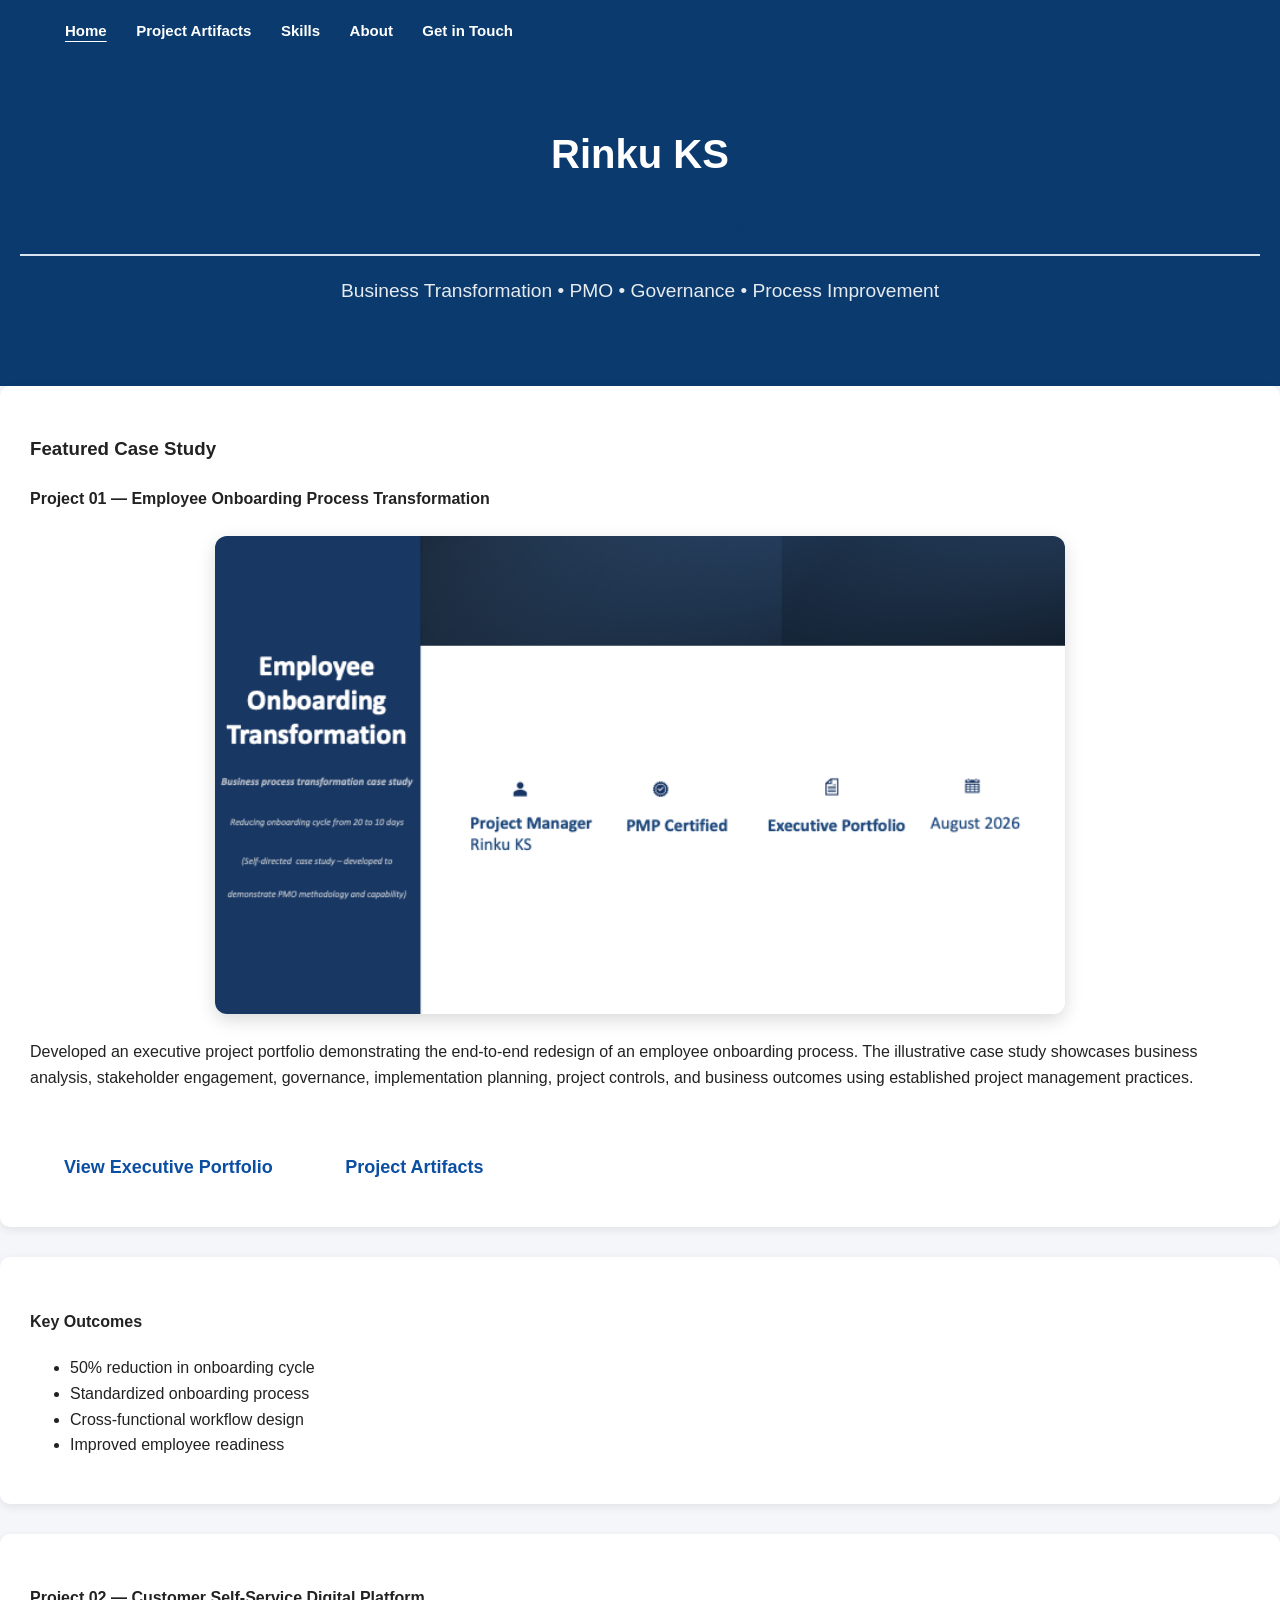
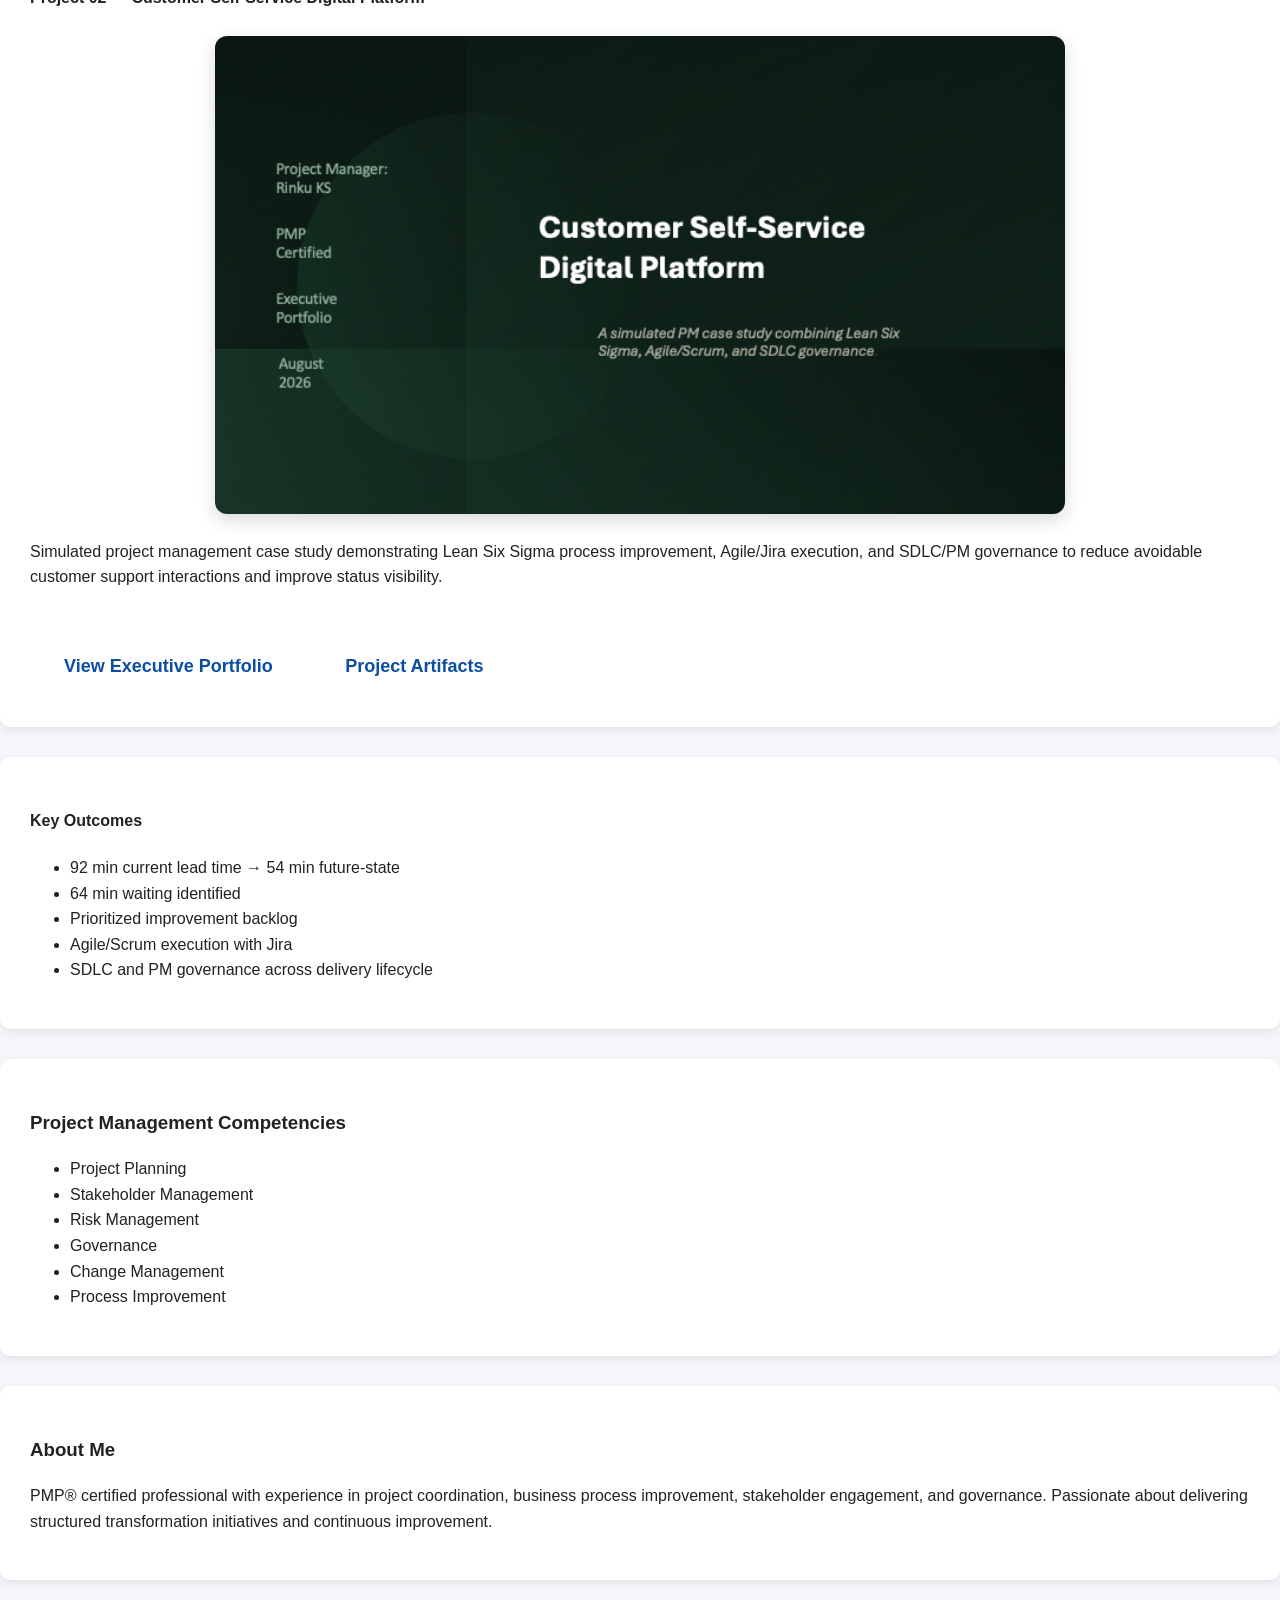
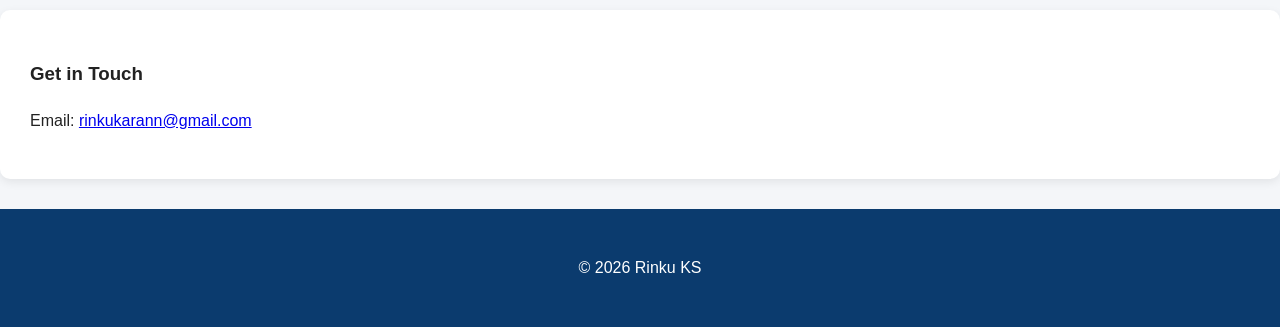
==== index.html @ 581cd7d8 "Highlight 'Home' link as active in navbar" ====
<!DOCTYPE html>
<html lang="en">
<head>
    <meta charset="UTF-8">
    <meta name="viewport" content="width=device-width, initial-scale=1.0">
    <title>Rinku KS | Executive Project Portfolio</title>

    <link rel="stylesheet" href="style.css">

    <link href="https://fonts.googleapis.com/css2?family=Inter:wght@300;400;600;700&display=swap" rel="stylesheet">
    <!-- Google tag (gtag.js) -->
<script async src="https://www.googletagmanager.com/gtag/js?id=G-6T3W9J2YVM"></script>
<script>
  window.dataLayer = window.dataLayer || [];
  function gtag(){dataLayer.push(arguments);}
  gtag('js', new Date());

  gtag('config', 'G-6T3W9J2YVM');
</script>
</head>

<body>
    <nav class="navbar">

    <div class="nav-links">
       <a href="#" class="active">Home</a>
        <a href="artifacts.html">Project Artifacts</a>
        <a href="#skills">Skills</a>
        <a href="#about">About</a>
        <a href="#contact">Get in Touch</a>
    </div>
</nav>

<header class="hero">

<h1>Rinku KS</h1>

<h2>PMP® Certified Project Manager</h2>

<p>
Business Transformation • PMO • Governance • Process Improvement
</p>

</div>
</header>

<section id="portfolio">

<h3>Featured Case Study</h3>

<h4>Project 01 — Employee Onboarding Process Transformation</h4>
    <img src="cover.png"
     alt="Employee Onboarding Transformation Portfolio"
     class="portfolio-image">

<p>

Developed an executive project portfolio demonstrating the end-to-end redesign of an employee onboarding process. The illustrative case study showcases business analysis, stakeholder engagement, governance, implementation planning, project controls, and business outcomes using established project management practices.

</p>

    <div class="project-buttons">
    <a class="button"
       href="Rinku_KS_Executive_Portfolio_P01.pdf"
       target="_blank">
        View Executive Portfolio
    </a>

    <a class="button secondary"
       href="artifacts.html">
        Project Artifacts
    </a>
</section>

<section>

<h4>Key Outcomes</h4>

<ul>

<li>50% reduction in onboarding cycle</li>

<li>Standardized onboarding process</li>

<li>Cross-functional workflow design</li>

<li>Improved employee readiness</li>

</ul>

</section>
<section id="project02">

<h4>Project 02 — Customer Self-Service Digital Platform</h3>

    <img src="cover-project02.png"
     alt="Customer Self-Service Digital Platform Portfolio"
     class="portfolio-image">
<p>
Simulated project management case study demonstrating Lean Six Sigma process improvement,
Agile/Jira execution, and SDLC/PM governance to reduce avoidable customer support
interactions and improve status visibility.
</p>

    <div class="project-buttons">
    <a class="button"
       href="Rinku_KS_Executive_Portfolio_P02.pdf"
       target="_blank">
        View Executive Portfolio
    </a>

    <a class="button secondary"
       href="artifacts.html#project02">
        Project Artifacts
    </a>
</div>
    </a>

        </a>
</section>

<section>
        
<h4>Key Outcomes</h4>

<ul>
<li>92 min current lead time → 54 min future-state</li>
<li>64 min waiting identified</li>
<li>Prioritized improvement backlog</li>
<li>Agile/Scrum execution with Jira</li>
<li>SDLC and PM governance across delivery lifecycle</li>
</ul>

<p>

</div>
</a>
</p>

</section>
<section id="skills">

<h3>Project Management Competencies</h3>

<ul>

<li>Project Planning</li>

<li>Stakeholder Management</li>

<li>Risk Management</li>

<li>Governance</li>

<li>Change Management</li>

<li>Process Improvement</li>

</ul>

</section>

<section id="about">

<h3>About Me</h3>

<p>

PMP® certified professional with experience in project coordination, business process improvement, stakeholder engagement, and governance. Passionate about delivering structured transformation initiatives and continuous improvement.

</p>

</section>
<section id="contact">

<h3>Get in Touch</h3>

<p>
Email:
<a href="mailto:your@email.com">rinkukarann@gmail.com</a>
</p>



</section>
<footer>

<p>

© 2026 Rinku KS

</p>

</footer>

</body>

</html>
---- style.css ----
body {
    font-family: Arial, Helvetica, sans-serif;
    margin: 0;
    background: #f4f6f9;
    color: #222;
    line-height: 1.6;
}

header {
    background: #0b3b6e;
    color: white;
    padding: 60px 20px;
    text-align: center;
}

header h1 {
    margin: 0;
    font-size: 2.5rem;
}

header p {
    font-size: 1.2rem;
    opacity: 0.9;
}

.container {
    width: 90%;
    max-width: 1100px;
    margin: auto;
    padding: 40px 0;
}

section {
    background: white;
    padding: 30px;
    margin-bottom: 30px;
    border-radius: 10px;
    box-shadow: 0 3px 10px rgba(0,0,0,0.08);
}

h2 {
    color: #0b3b6e;
    border-bottom: 2px solid #d9e2ef;
    padding-bottom: 10px;
}

.project-card {
    border-left: 5px solid #0b3b6e;
    padding-left: 20px;
}

.btn {
    display: inline-block;
    background: #0b3b6e;
    color: white;
    text-decoration: none;
    padding: 12px 22px;
    border-radius: 6px;
    margin-top: 15px;
}

.btn:hover {
    background: #14559c;
}

footer {
    text-align: center;
    padding: 30px;
    background: #0b3b6e;
    color: white;
}
.portfolio-image {
    width: 100%;
    max-width: 850px;
    display: block;
    margin: 25px auto;
    border-radius: 12px;
    box-shadow: 0 6px 18px rgba(0,0,0,0.15);
}
.button{
    display:inline-block;
    margin-top:30px;
    padding:14px 30px;
    background:#ffffff;
    color:#0b4ea2;
    text-decoration:none;
    font-weight:700;
    border-radius:8px;
    transition:0.3s;
}

.button:visited{
    color:#0b4ea2;
}

.button:hover{
    background:#dcecff;
}

.button:active{
    color:#0b4ea2;
}
.case-study img{
    width:100%;
    max-width:900px;
    display:block;
    margin:30px auto;
    border-radius:10px;
    box-shadow:0 10px 30px rgba(0,0,0,.18);
}

.button{
    display:inline-block;
    margin-top:30px;
    padding:16px 34px;
    background:#ffffff;
    color:#0b4ea2;
    text-decoration:none;
    font-weight:700;
    font-size:18px;
    border-radius:8px;
}

.button:hover{
    background:#dbeaff;
}

.button:visited{
    color:#0b4ea2;
}
/* Navigation Bar */

.navbar {
    background: #0b3b6e;
    color: white;
    display: flex;
    justify-content: space-between;
    align-items: center;
    padding: 18px 40px;
    position: sticky;
    top: 0;
    z-index: 1000;
}

.logo {
    font-size: 24px;
    font-weight: bold;
}

.nav-links a {
    color: white;
    text-decoration: none;
    margin-left: 25px;
    font-weight: 600;
    font-size: 15px;
    transition: 0.3s;
}

.nav-links a:hover {
    color: white;
    text-decoration: underline;
    text-underline-offset: 5px;
}

.nav-links a.active {
    text-decoration: underline;
    text-underline-offset: 5px;
}
}
/* Project Artifacts */

.artifact-card {
    background: #ffffff;
    border-left: 4px solid #0b3b6e;
    padding: 22px 26px;
    margin: 18px 0;
    border-radius: 8px;
    box-shadow: 0 3px 12px rgba(0, 0, 0, 0.08);
}

.artifact-card h4 {
    margin-top: 0;
    color: #0b3b6e;
    font-size: 20px;
}

.artifact-card p {
    margin-bottom: 12px;
    color: #555;
}

.artifact-card .button {
    margin-top: 8px;
    font-size: 14px;
    padding: 10px 20px;
}
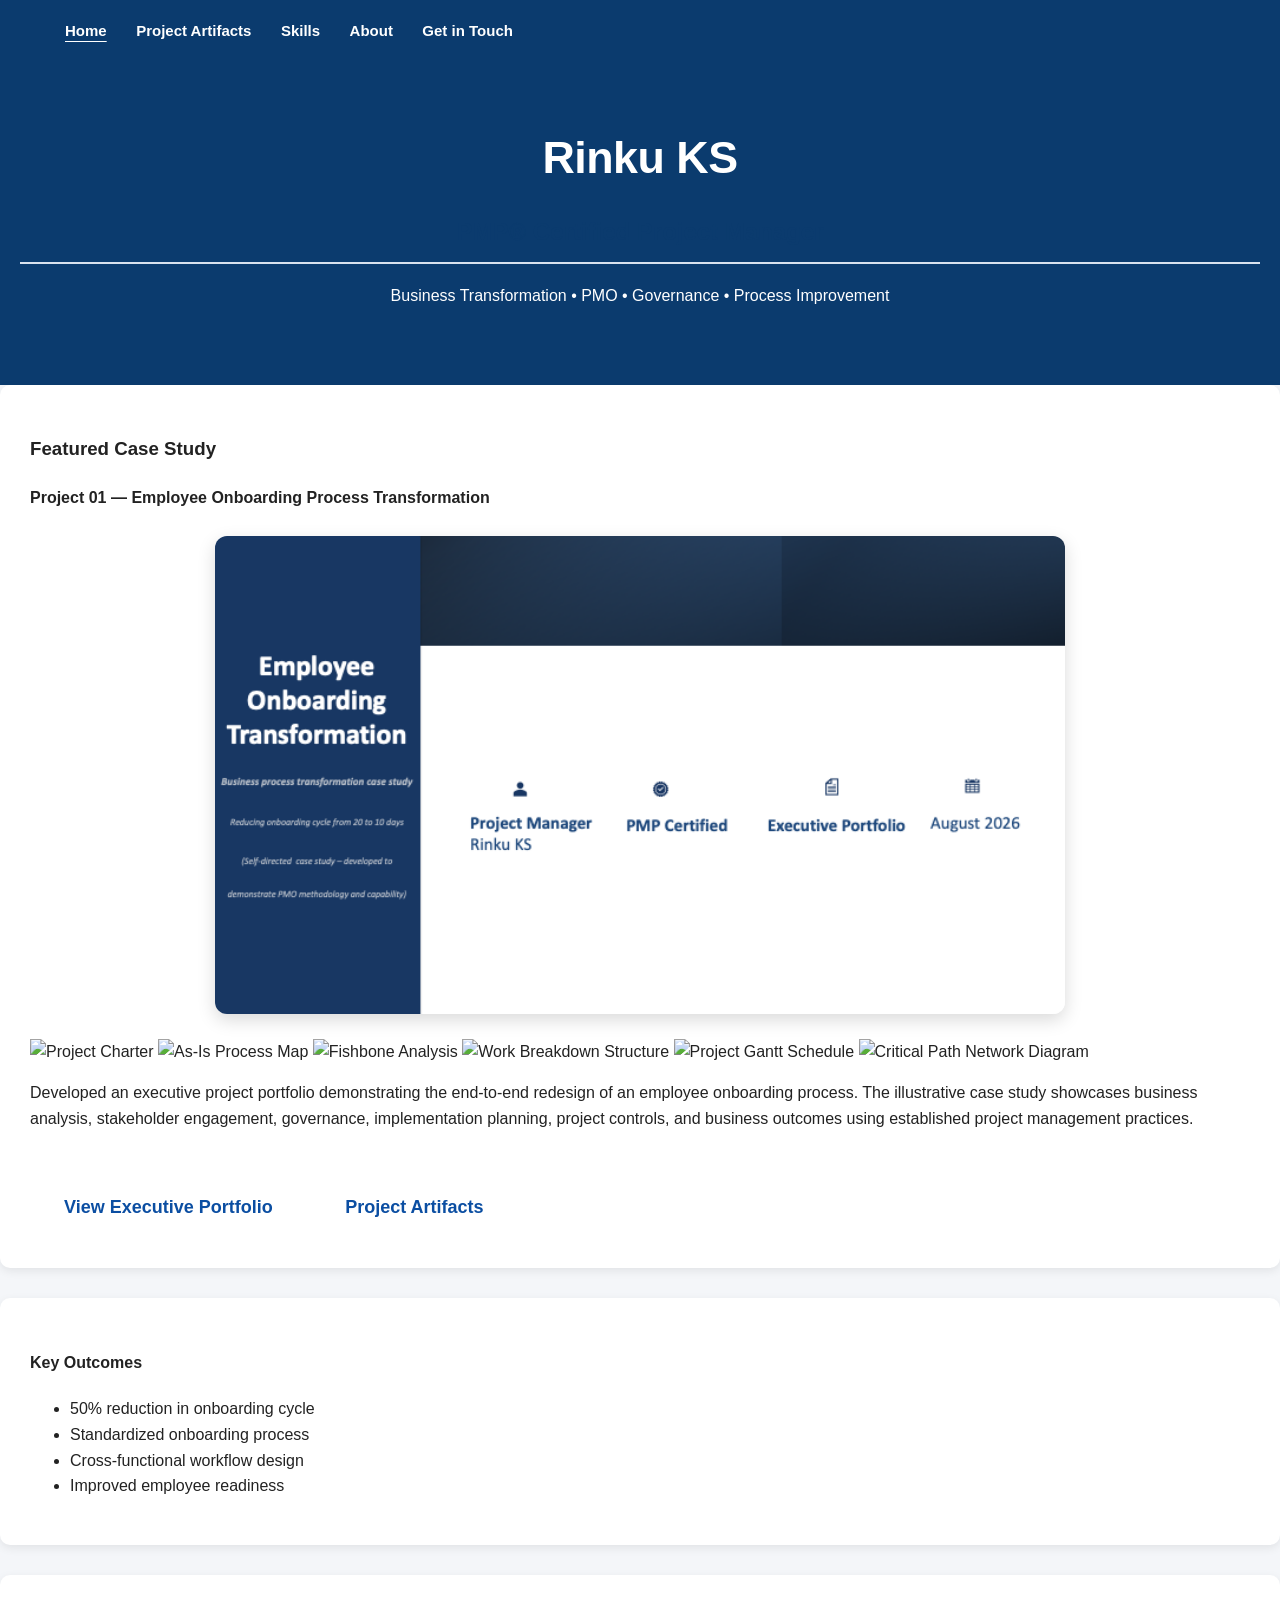
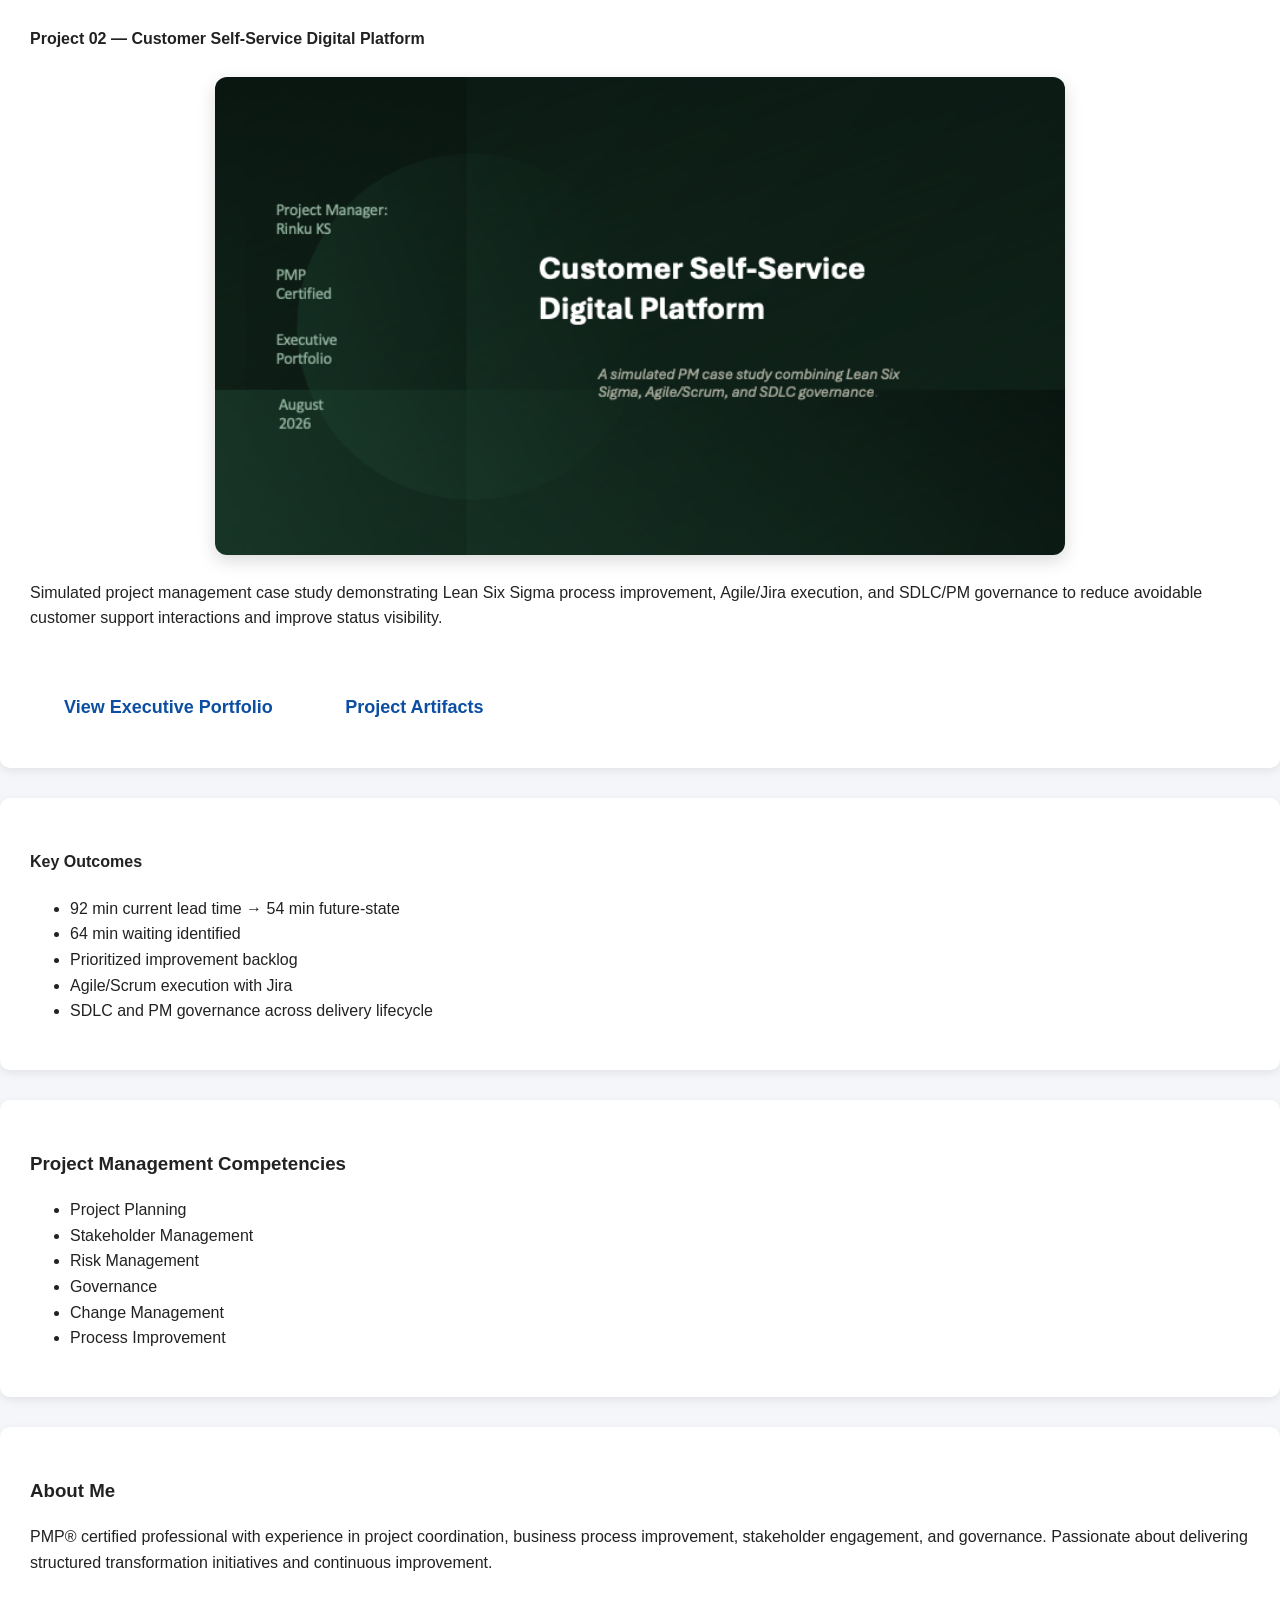
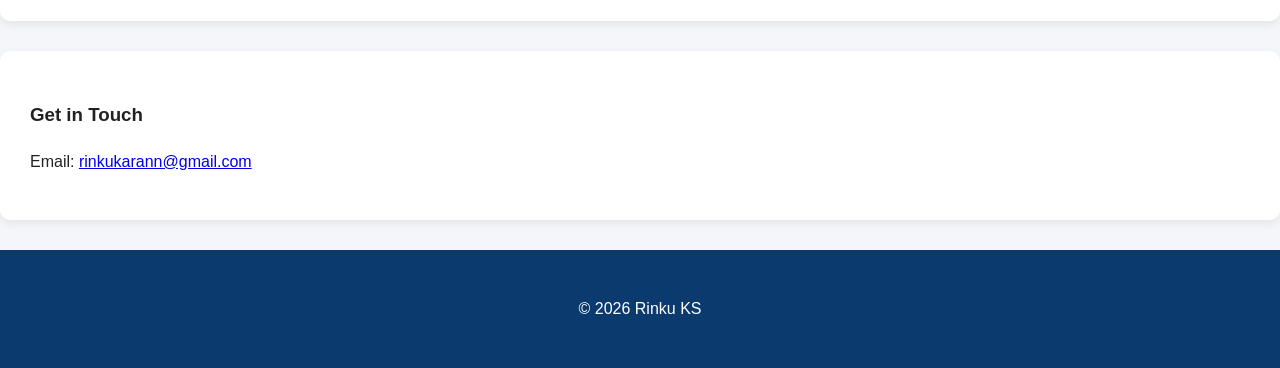
==== commit 5226f7af: "Enhance case study section with project visuals Added project visuals and artifact thumbnails for th" ====
--- a/index.html
+++ b/index.html
@@ -23,7 +23,7 @@
     <nav class="navbar">
 
     <div class="nav-links">
-       <a href="#" class="active">Home</a>
+      <a href="#">Home</a>
         <a href="artifacts.html">Project Artifacts</a>
         <a href="#skills">Skills</a>
         <a href="#about">About</a>
@@ -49,9 +49,38 @@
 <h3>Featured Case Study</h3>
 
 <h4>Project 01 — Employee Onboarding Process Transformation</h4>
-    <img src="cover.png"
-     alt="Employee Onboarding Transformation Portfolio"
-     class="portfolio-image">
+
+<div class="project-visuals">
+
+    <div class="project-cover">
+        <img src="cover.png"
+             alt="Employee Onboarding Transformation Portfolio"
+             class="portfolio-image">
+    </div>
+
+    <div class="artifact-thumbnails">
+
+        <img src="artifacts/p01_project_charter_thumb.png"
+             alt="Project Charter">
+
+        <img src="artifacts/p01_process_map_thumb.png"
+             alt="As-Is Process Map">
+
+        <img src="artifacts/p01_fishbone_thumb.png"
+             alt="Fishbone Analysis">
+
+        <img src="artifacts/p01_wbs_thumb.png"
+             alt="Work Breakdown Structure">
+
+        <img src="artifacts/p01_gantt_thumb.png"
+             alt="Project Gantt Schedule">
+
+        <img src="artifacts/p01_cpm_thumb.png"
+             alt="Critical Path Network Diagram">
+
+    </div>
+
+</div>
 
 <p>
 
@@ -192,7 +221,41 @@
 </p>
 
 </footer>
-
+<script>
+const navLinks = document.querySelectorAll('.nav-links a');
+
+const sections = [
+    { id: 'skills', link: document.querySelector('.nav-links a[href="#skills"]') },
+    { id: 'about', link: document.querySelector('.nav-links a[href="#about"]') },
+    { id: 'contact', link: document.querySelector('.nav-links a[href="#contact"]') }
+];
+
+function updateActiveNav() {
+    let current = '';
+
+    sections.forEach(section => {
+        const element = document.getElementById(section.id);
+
+        if (element && window.scrollY >= element.offsetTop - 150) {
+            current = section.id;
+        }
+    });
+
+    navLinks.forEach(link => link.classList.remove('active'));
+
+    if (current) {
+        const activeSection = sections.find(section => section.id === current);
+        if (activeSection) {
+            activeSection.link.classList.add('active');
+        }
+    } else {
+        document.querySelector('.nav-links a[href="#"]').classList.add('active');
+    }
+}
+
+window.addEventListener('scroll', updateActiveNav);
+updateActiveNav();
+</script>
 </body>
 
 </html>
--- a/style.css
+++ b/style.css
@@ -15,7 +15,11 @@
 
 header h1 {
     margin: 0;
-    font-size: 2.5rem;
+    font-family: 'Inter', Arial, Helvetica, sans-serif;
+    font-size: 2.8rem;
+    font-weight: 700;
+    letter-spacing: -0.5px;
+}
 }
 
 header p {
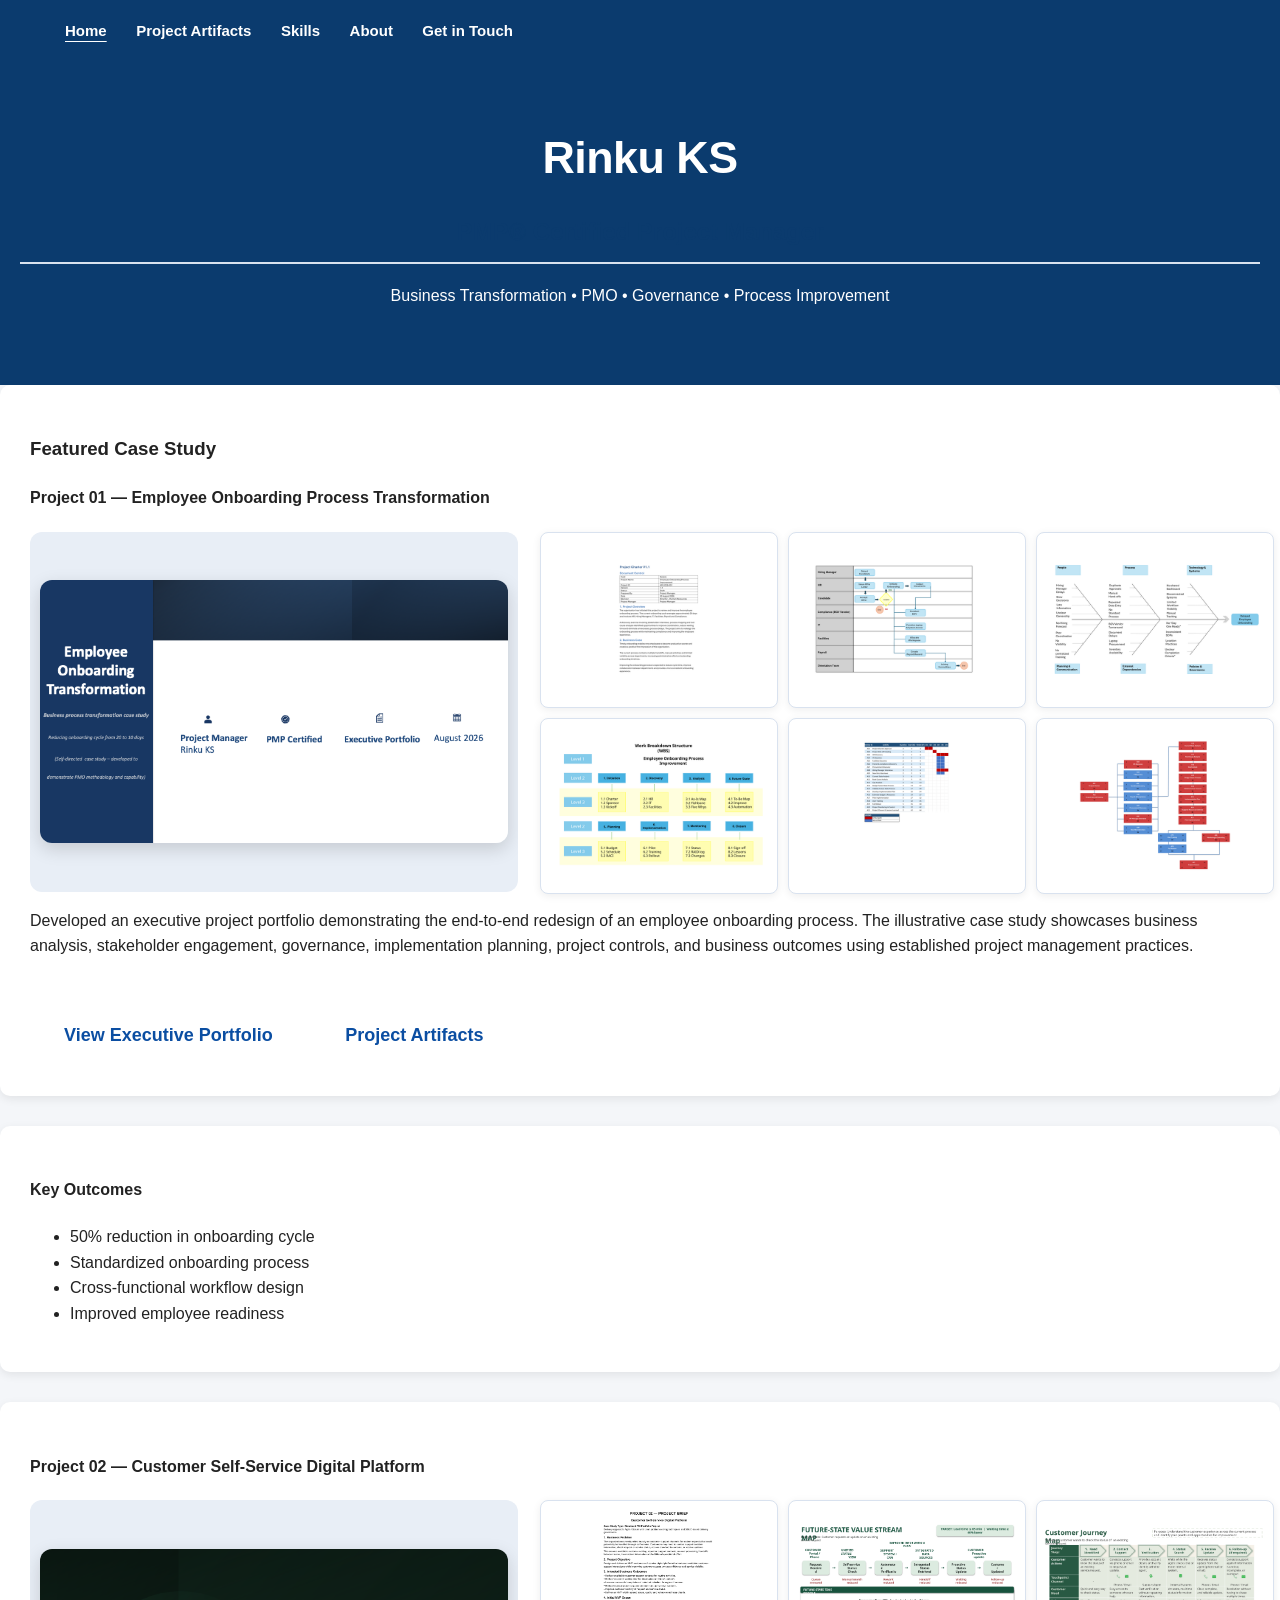
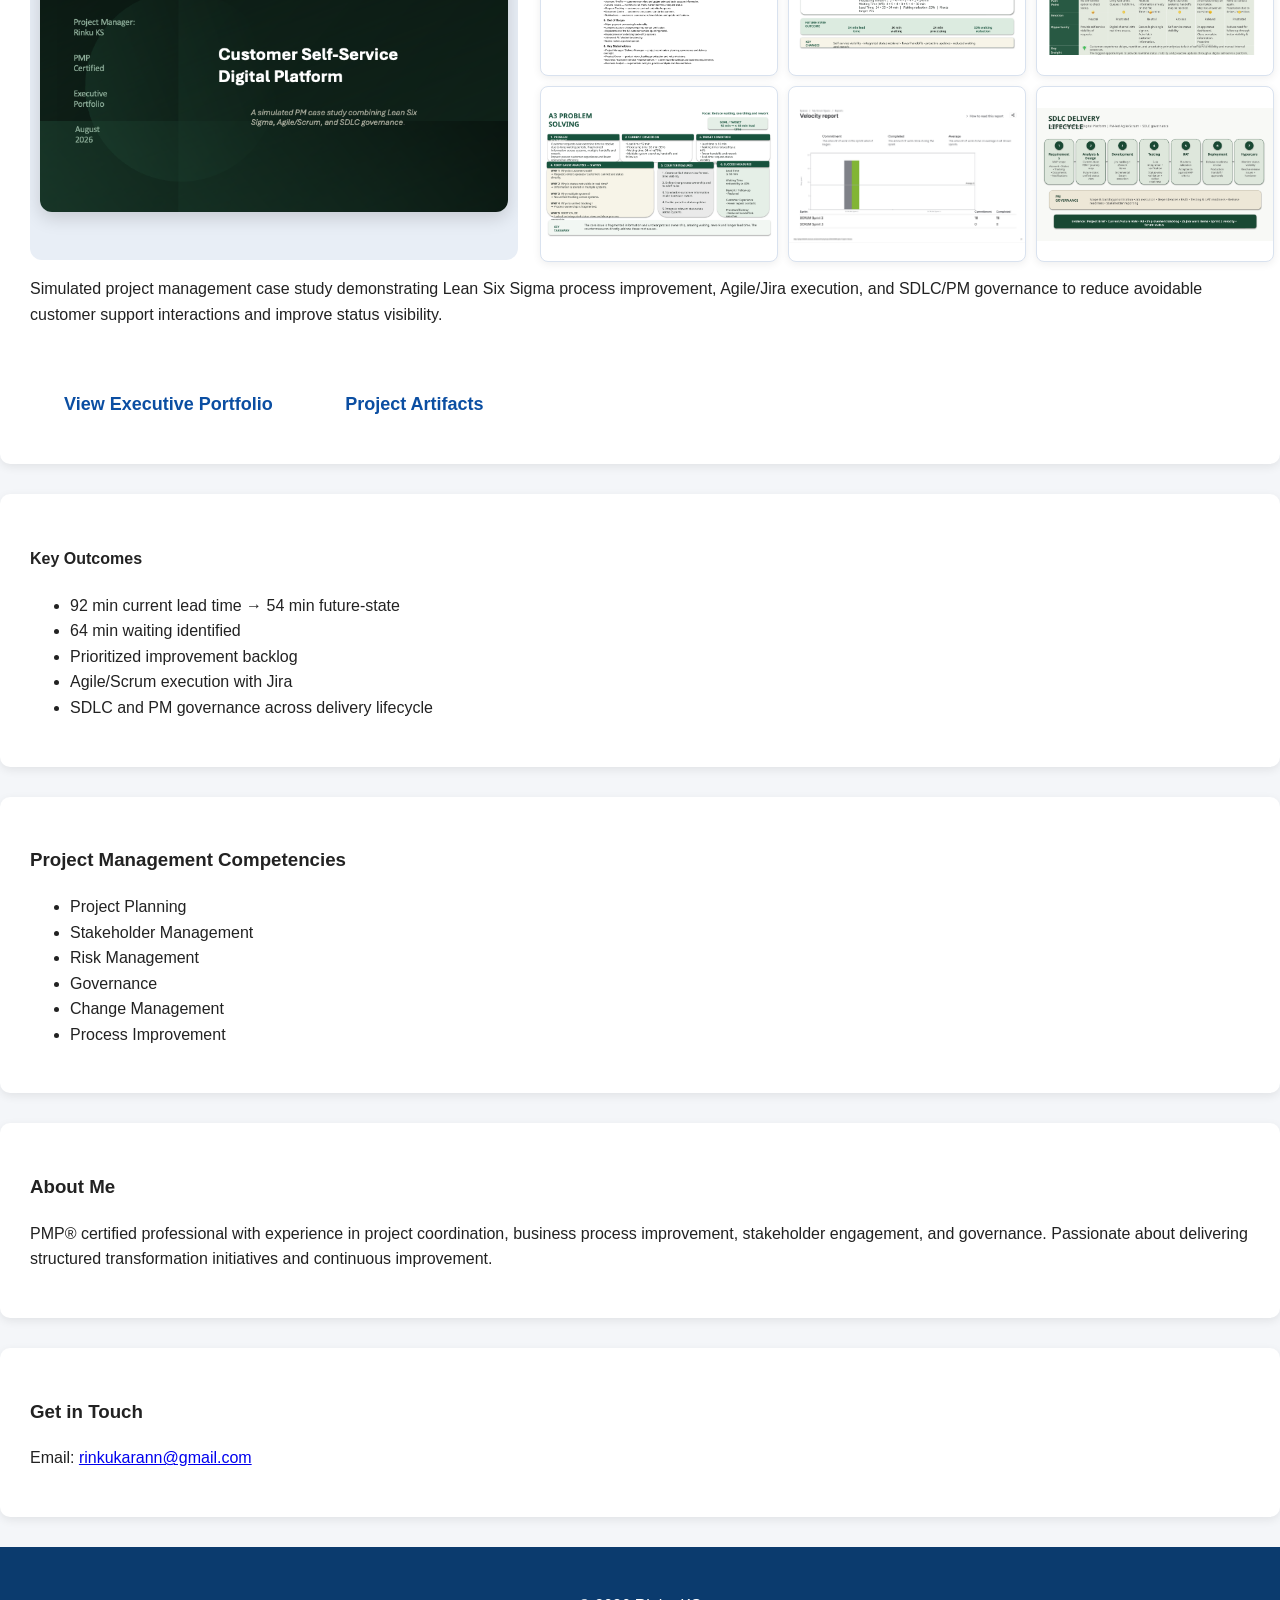
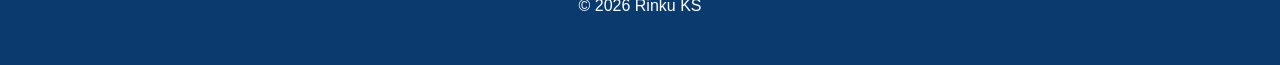
==== commit b1e57744: "Update index.html" ====
--- a/index.html
+++ b/index.html
@@ -120,11 +120,38 @@
 </section>
 <section id="project02">
 
-<h4>Project 02 — Customer Self-Service Digital Platform</h3>
-
-    <img src="cover-project02.png"
-     alt="Customer Self-Service Digital Platform Portfolio"
-     class="portfolio-image">
+<h4>Project 02 — Customer Self-Service Digital Platform</h4>
+
+<div class="project-visuals">
+
+    <div class="project-cover">
+        <img src="cover-project02.png"
+             alt="Customer Self-Service Digital Platform Portfolio"
+             class="portfolio-image">
+    </div>
+
+    <div class="artifact-thumbnails">
+
+        <img src="artifacts/p02_project_brief_thumb.png"
+             alt="Project Brief">
+
+        <img src="artifacts/p02_vsm_thumb.png"
+             alt="Future-State Value Stream Map">
+
+        <img src="artifacts/p02_journey_map_thumb.png"
+             alt="Customer Journey Map">
+
+        <img src="artifacts/p02_a3_thumb.png"
+             alt="A3 Problem Solving">
+
+        <img src="artifacts/p02_velocity_thumb.png"
+             alt="Jira Scrum Velocity Report">
+
+        <img src="artifacts/p02_sdlc_thumb.png"
+             alt="SDLC Delivery Lifecycle">
+    </div>
+
+</div>
 <p>
 Simulated project management case study demonstrating Lean Six Sigma process improvement,
 Agile/Jira execution, and SDLC/PM governance to reduce avoidable customer support
--- a/style.css
+++ b/style.css
@@ -198,3 +198,93 @@
     font-size: 14px;
     padding: 10px 20px;
 }
+/* =========================================
+   Featured Project Visual Layout
+   ========================================= */
+
+.project-visuals {
+    display: grid;
+    grid-template-columns: 40% 60%;
+    gap: 22px;
+
+    /* One fixed visual height for both sides */
+    height: 360px;
+
+    align-items: stretch;
+}
+
+/* -----------------------------------------
+   Project Cover
+   ----------------------------------------- */
+
+.project-cover {
+    width: 100%;
+    height: 360px;
+
+    display: flex;
+    align-items: center;
+    justify-content: center;
+
+    padding: 10px;
+    box-sizing: border-box;
+
+    background: #e8eef6;
+    border-radius: 12px;
+
+    overflow: hidden;
+}
+}
+
+.project-cover .portfolio-image {
+    width: 100%;
+    height: 360px;
+
+    max-width: none;
+    margin: 0;
+
+    display: block;
+    object-fit: contain;
+
+    border-radius: 12px;
+    box-shadow: 0 6px 18px rgba(0,0,0,0.15);
+}
+
+/* -----------------------------------------
+   Artifact Thumbnail Grid
+   3 columns × 2 rows
+   ----------------------------------------- */
+
+.artifact-thumbnails {
+    width: 100%;
+    height: 360px;
+
+    display: grid;
+    grid-template-columns: repeat(3, 1fr);
+    grid-template-rows: repeat(2, 1fr);
+
+    gap: 12px;
+
+    min-width: 0;
+}
+
+/* Individual thumbnail */
+
+.artifact-thumbnails img {
+    width: 100%;
+    height: 100%;
+
+    min-width: 0;
+    min-height: 0;
+
+    display: block;
+
+    object-fit: contain;
+
+    background: #ffffff;
+
+    border: 1px solid #d9e2ef;
+    border-radius: 8px;
+
+    box-shadow: 0 2px 8px rgba(0,0,0,0.07);
+}
+}
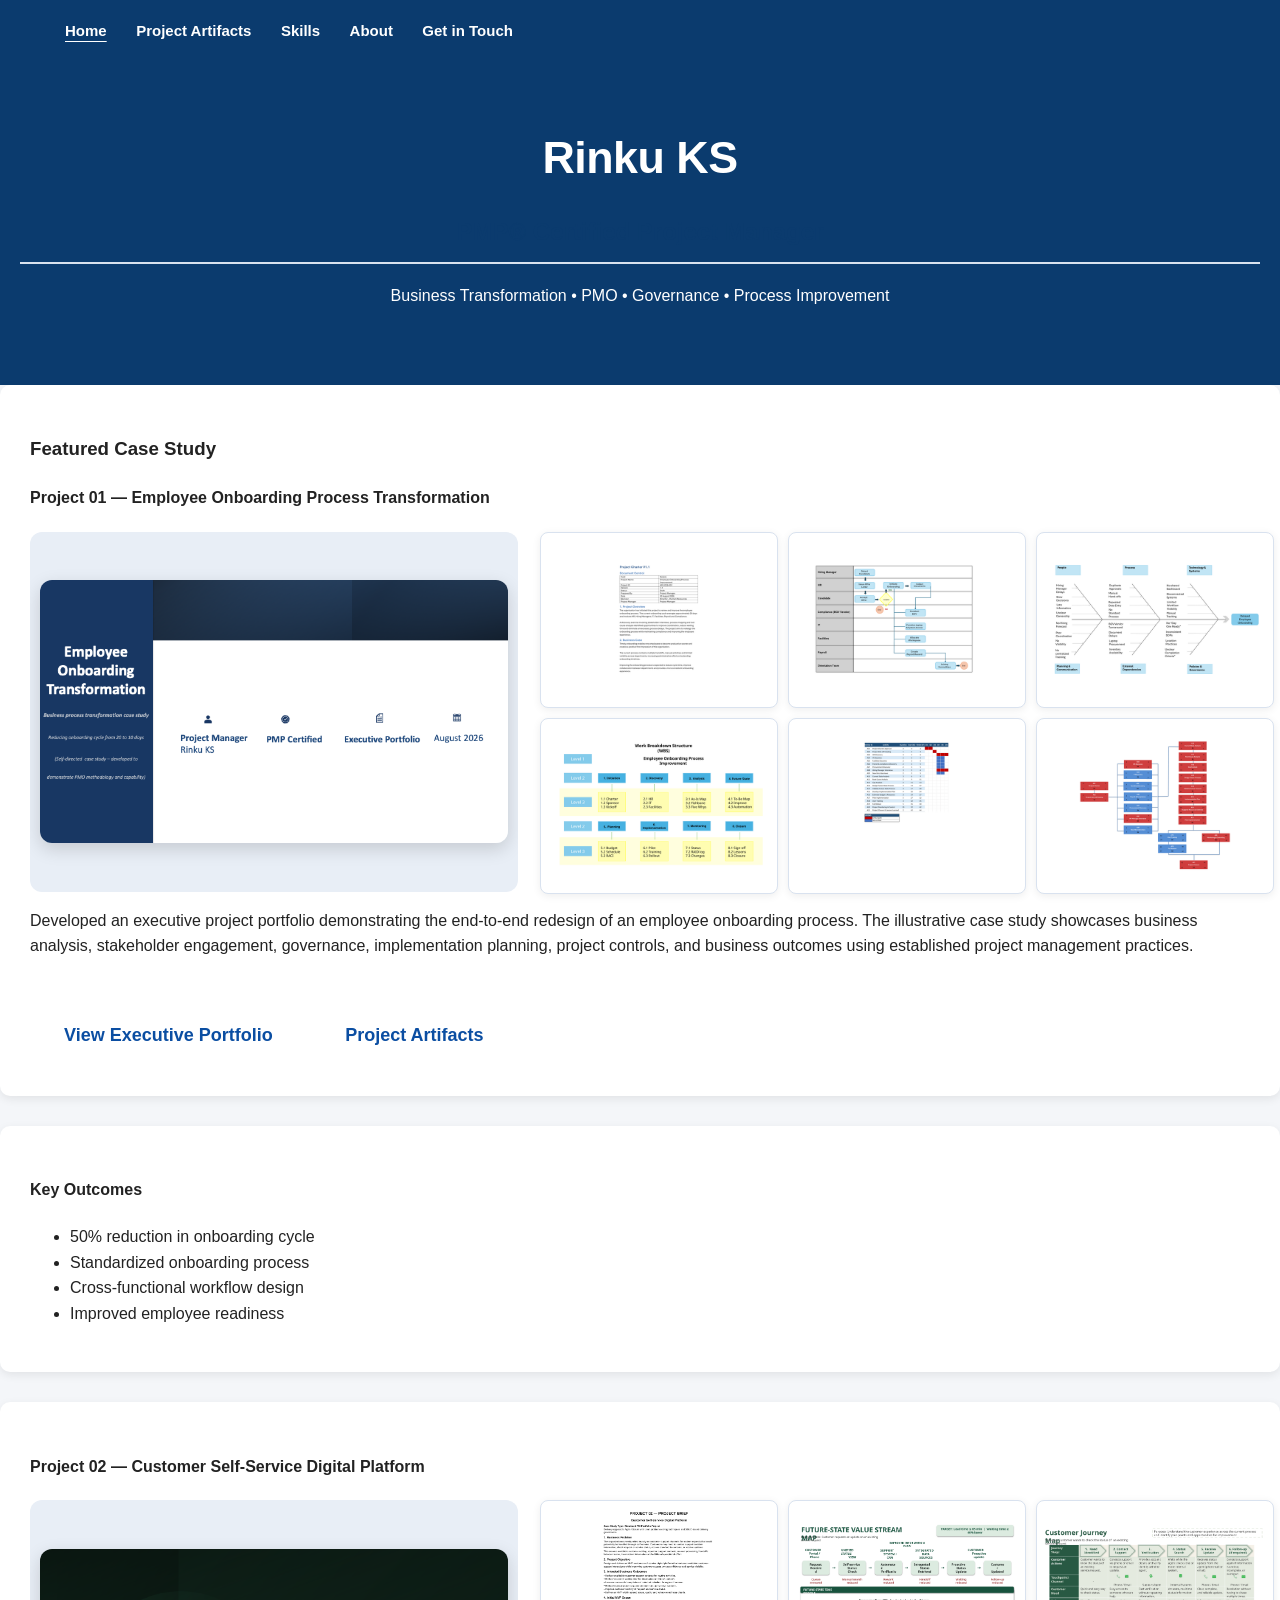
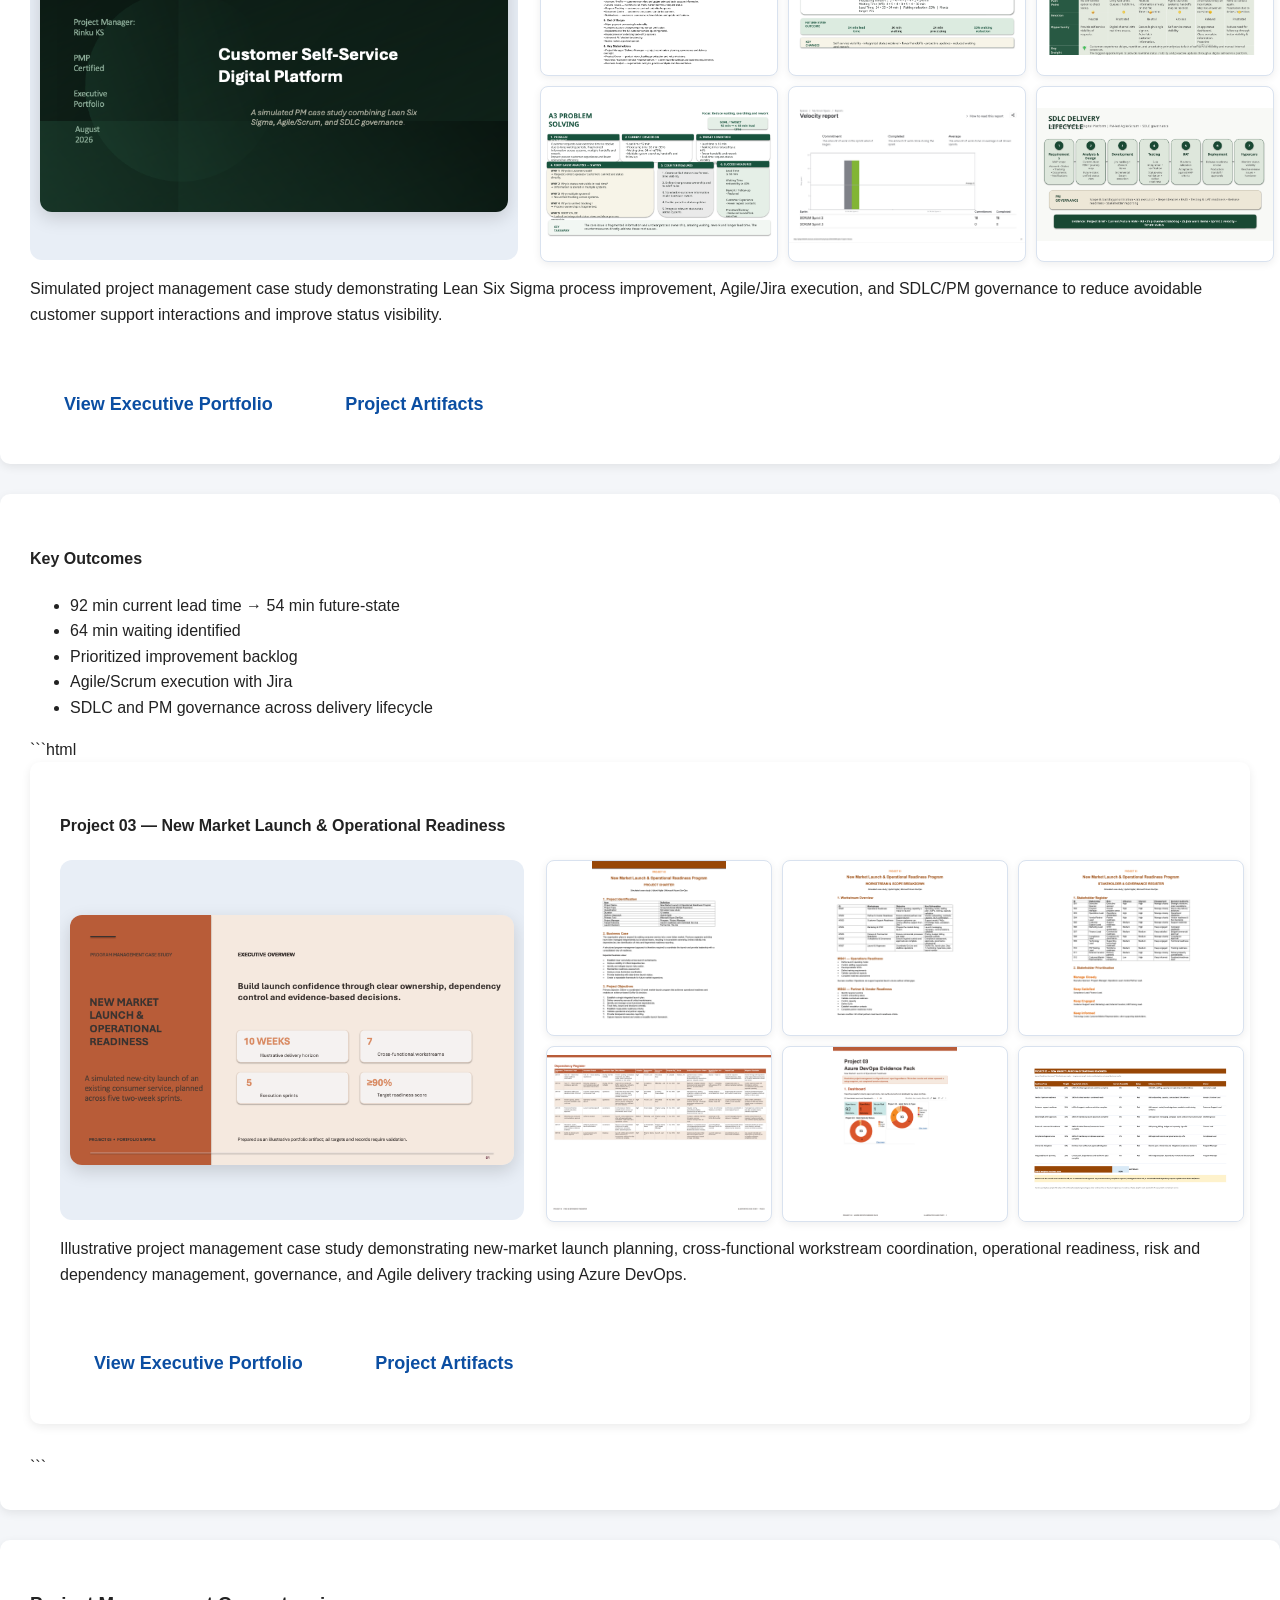
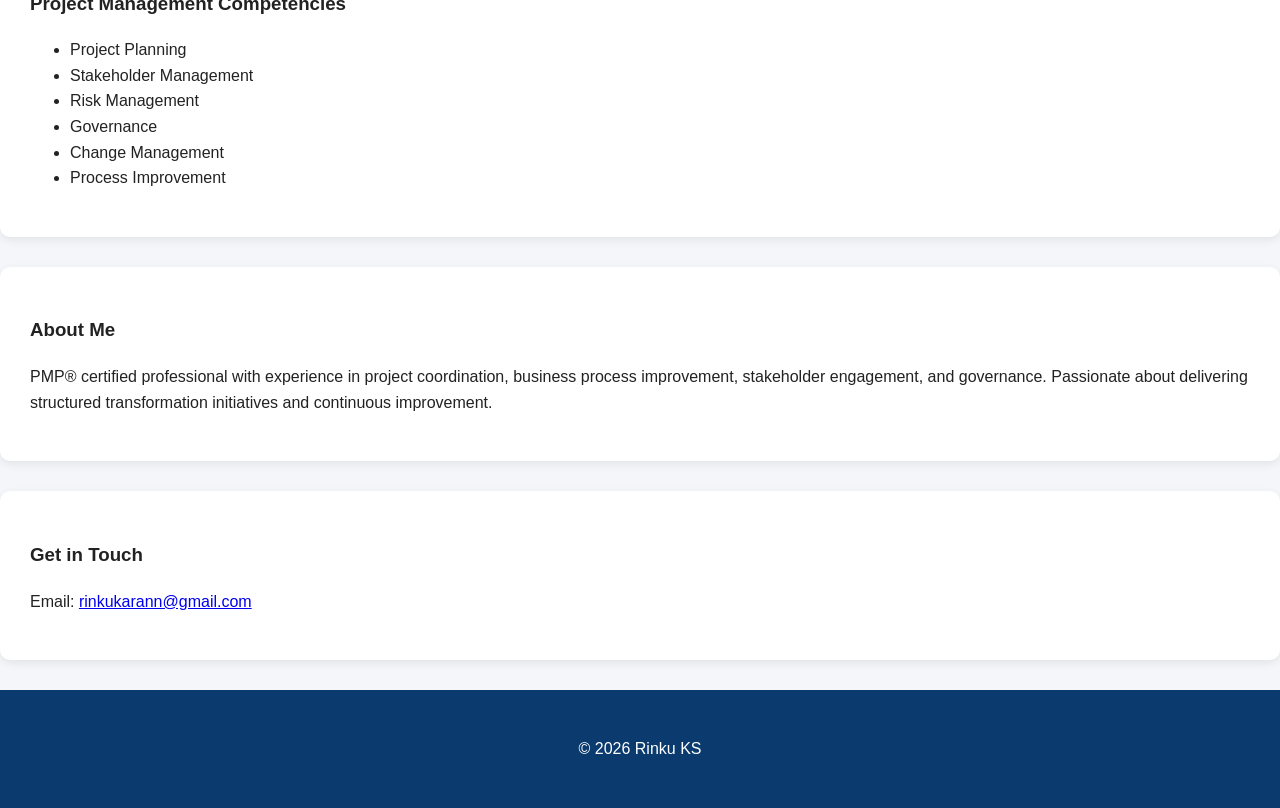
==== commit 81a26665: "Add Project 03 section to index.html Added Project 03 section with visuals and descriptions." ====
--- a/index.html
+++ b/index.html
@@ -192,7 +192,66 @@
 </div>
 </a>
 </p>
-
+```html
+<section id="project03">
+
+<h4>Project 03 — New Market Launch &amp; Operational Readiness</h4>
+
+<div class="project-visuals">
+
+    <div class="project-cover">
+        <img src="artifacts/project03/thumbnails/Project_03_Executive_Summary_thumbnail.png"
+             alt="New Market Launch Executive Summary"
+             class="portfolio-image">
+    </div>
+
+    <div class="artifact-thumbnails">
+
+        <img src="artifacts/project03/thumbnails/Project_03_Project_Charter_thumbnail.png"
+             alt="Project Charter">
+
+        <img src="artifacts/project03/thumbnails/Project_03_Workstream_Scope_Breakdown_thumbnail.png"
+             alt="Workstream Scope Breakdown">
+
+        <img src="artifacts/project03/thumbnails/Project_03_Stakeholder_Governance_Register_thumbnail.png"
+             alt="Stakeholder and Governance Register">
+
+        <img src="artifacts/project03/thumbnails/Project_03_RAID_and_Dependency_Portfolio_thumbnail.png"
+             alt="RAID and Dependency Register">
+
+        <img src="artifacts/project03/thumbnails/Project_03_Azure_DevOps_EvidencePack_Portfolio_thumbnail.png"
+             alt="Azure DevOps Evidence Pack">
+
+        <img src="artifacts/project03/thumbnails/Project_03_Launch_Readiness_Scorecard_thumbnail.png"
+             alt="Launch Readiness Scorecard">
+
+    </div>
+
+</div>
+
+<p>
+Illustrative project management case study demonstrating new-market launch planning,
+cross-functional workstream coordination, operational readiness, risk and dependency
+management, governance, and Agile delivery tracking using Azure DevOps.
+</p>
+
+<div class="project-buttons">
+
+    <a class="button"
+       href="artifacts/project03/Project_03_Executive_Summary_Sample.pdf"
+       target="_blank">
+        View Executive Portfolio
+    </a>
+
+    <a class="button secondary"
+       href="artifacts.html#project03">
+        Project Artifacts
+    </a>
+
+</div>
+
+</section>
+```
 </section>
 <section id="skills">
 
--- a/style.css
+++ b/style.css
@@ -288,3 +288,295 @@
     box-shadow: 0 2px 8px rgba(0,0,0,0.07);
 }
 }
+/* Project 01 — Horizontal Phase Layout */
+
+.project01-phases {
+    display: grid;
+    grid-template-columns: repeat(5, minmax(0, 1fr));
+    gap: 18px;
+    align-items: start;
+}
+
+.project01-phases .artifact-phase {
+    min-width: 0;
+}
+
+.project01-phases .artifact-phase h2 {
+    font-size: 18px;
+    margin-bottom: 16px;
+}
+
+.project01-phases .artifact-card {
+    margin-bottom: 16px;
+}
+
+.artifacts-container > .artifact-phase h2 {
+    font-size: 18px;
+    margin-bottom: 10px;
+}
+/* Project 02 - Match Project 01 Typography */
+
+.project02-phases .artifact-phase h2 {
+    font-size: 18px;
+    margin-bottom: 16px;
+}
+
+.project02-phases .artifact-card {
+    margin-bottom: 16px;
+}
+/* =========================================================
+   EXECUTIVE HORIZONTAL PROJECT LAYOUT
+   ========================================================= */
+
+.project01-phases,
+.project02-phases {
+  display: grid;
+  grid-template-columns: repeat(5, minmax(0, 1fr));
+  gap: 18px;
+  width: 100%;
+  margin-top: 24px;
+  align-items: start;
+}
+
+/* Each phase becomes one clean column */
+.project01-phases .artifact-phase,
+.project02-phases .artifact-phase {
+  min-width: 0;
+  margin: 0;
+  padding: 18px;
+  background: #f8fafc;
+  border: 1px solid #e2e8f0;
+  border-radius: 8px;
+}
+
+/* Phase heading */
+.project01-phases .artifact-phase h2,
+.project02-phases .artifact-phase h2 {
+  font-size: 18px;
+  line-height: 1.35;
+  margin: 0 0 16px 0;
+  color: #1e3a8a;
+  font-weight: 700;
+}
+
+/* Artifact cards inside each phase */
+.project01-phases .artifact-card,
+.project02-phases .artifact-card {
+  margin: 0 0 14px 0;
+  padding: 0 0 14px 0;
+  border-bottom: 1px solid #e2e8f0;
+  background: transparent;
+}
+
+/* Remove border from final artifact in each phase */
+.project01-phases .artifact-card:last-child,
+.project02-phases .artifact-card:last-child {
+  margin-bottom: 0;
+  padding-bottom: 0;
+  border-bottom: none;
+}
+
+/* Artifact title */
+.project01-phases .artifact-card h3,
+.project02-phases .artifact-card h3 {
+  font-size: 15px;
+  line-height: 1.4;
+  margin: 0 0 6px 0;
+  color: #1f2937;
+  font-weight: 600;
+}
+
+/* Artifact description */
+.project01-phases .artifact-card p,
+.project02-phases .artifact-card p {
+  font-size: 13px;
+  line-height: 1.5;
+  margin: 0 0 8px 0;
+  color: #64748b;
+}
+
+/* Artifact link */
+.project01-phases .artifact-card a,
+.project02-phases .artifact-card a {
+  font-size: 13px;
+  font-weight: 600;
+  color: #2563eb;
+  text-decoration: none;
+}
+
+.project01-phases .artifact-card a:hover,
+.project02-phases .artifact-card a:hover {
+  text-decoration: underline;
+}
+
+/* Project title and description */
+.project01-header,
+.project02-header {
+  margin-bottom: 24px;
+}
+
+.project01-header h2,
+.project02-header h2 {
+  font-size: 26px;
+  line-height: 1.3;
+  margin: 0 0 10px 0;
+  color: #1e293b;
+}
+
+.project01-header p,
+.project02-header p {
+  font-size: 15px;
+  line-height: 1.6;
+  margin: 0;
+  color: #64748b;
+}
+
+/* Keep the five phases on one row on desktop */
+@media (min-width: 900px) {
+  .project01-phases,
+  .project02-phases {
+    grid-template-columns: repeat(5, minmax(0, 1fr));
+  }
+}
+
+/* Tablet */
+@media (max-width: 899px) {
+  .project01-phases,
+  .project02-phases {
+    grid-template-columns: repeat(2, minmax(0, 1fr));
+  }
+}
+
+/* Mobile */
+@media (max-width: 600px) {
+  .project01-phases,
+  .project02-phases {
+    grid-template-columns: 1fr;
+  }
+}
+/* Project 02 header must span the full width */
+.project02-phases > .artifact-phase:first-child {
+  grid-column: 1 / -1;
+  background: transparent;
+  border: none;
+  padding: 0;
+}
+.project02-phases .artifact-phase {
+    min-width: 0;
+    width: 100%;
+}
+
+.project02-phases .artifact-phase h2 {
+    font-size: 16px;
+    line-height: 1.3;
+    margin: 0 0 16px 0;
+    color: #1e293b;
+}
+
+.project02-phases .artifact-card {
+    width: 100%;
+    box-sizing: border-box;
+}
+/* ================================
+   PROJECT 02 — FINAL LAYOUT FIX
+   ================================ */
+
+.project02-header h2 {
+    font-size: 26px !important;
+    line-height: 1.3 !important;
+    margin: 0 0 10px 0 !important;
+    color: #1e293b !important;
+}
+
+.project02-header p {
+    font-size: 15px !important;
+    line-height: 1.6 !important;
+    margin: 0 !important;
+    color: #64748b !important;
+}
+
+/* Five phases in one horizontal row */
+.project02-phases {
+    display: grid !important;
+    grid-template-columns: repeat(5, minmax(0, 1fr)) !important;
+    gap: 16px !important;
+    align-items: start !important;
+    width: 100% !important;
+}
+
+/* Every phase occupies exactly ONE column */
+.project02-phases .artifact-phase {
+    display: block !important;
+    width: 100% !important;
+    min-width: 0 !important;
+    margin: 0 !important;
+    grid-column: auto !important;
+    grid-row: auto !important;
+}
+
+/* Phase headings */
+.project02-phases .artifact-phase h2 {
+    font-size: 16px !important;
+    line-height: 1.3 !important;
+    margin: 0 0 16px 0 !important;
+    color: #1e293b !important;
+}
+
+/* Artifact cards inside each phase */
+.project02-phases .artifact-card {
+    width: 100% !important;
+    min-width: 0 !important;
+    box-sizing: border-box !important;
+    margin-bottom: 16px !important;
+}
+
+/* Artifact titles */
+.project02-phases .artifact-card h3 {
+    font-size: 15px !important;
+    line-height: 1.35 !important;
+    margin: 0 0 8px 0 !important;
+}
+
+/* Artifact descriptions */
+.project02-phases .artifact-card p {
+    font-size: 13px !important;
+    line-height: 1.5 !important;
+}
+
+/* Links */
+.project02-phases .artifact-card a {
+    font-size: 13px !important;
+}
+/* ===== FIX PROJECT 02 PAGE WIDTH ===== */
+
+.project02-header,
+.project02-phases {
+    width: 100%;
+    max-width: 100%;
+    box-sizing: border-box;
+}
+
+.project02-phases {
+    overflow: visible;
+}
+
+.project02-phases .artifact-phase,
+.project02-phases .artifact-card {
+    min-width: 0;
+    max-width: 100%;
+    box-sizing: border-box;
+}
+
+.project02-phases .artifact-card h3,
+.project02-phases .artifact-card p,
+.project02-phases .artifact-card a {
+    overflow-wrap: anywhere;
+    word-break: normal;
+}
+
+/* Prevent the entire webpage from creating a horizontal overflow */
+html,
+body {
+    max-width: 100%;
+    overflow-x: hidden;
+}
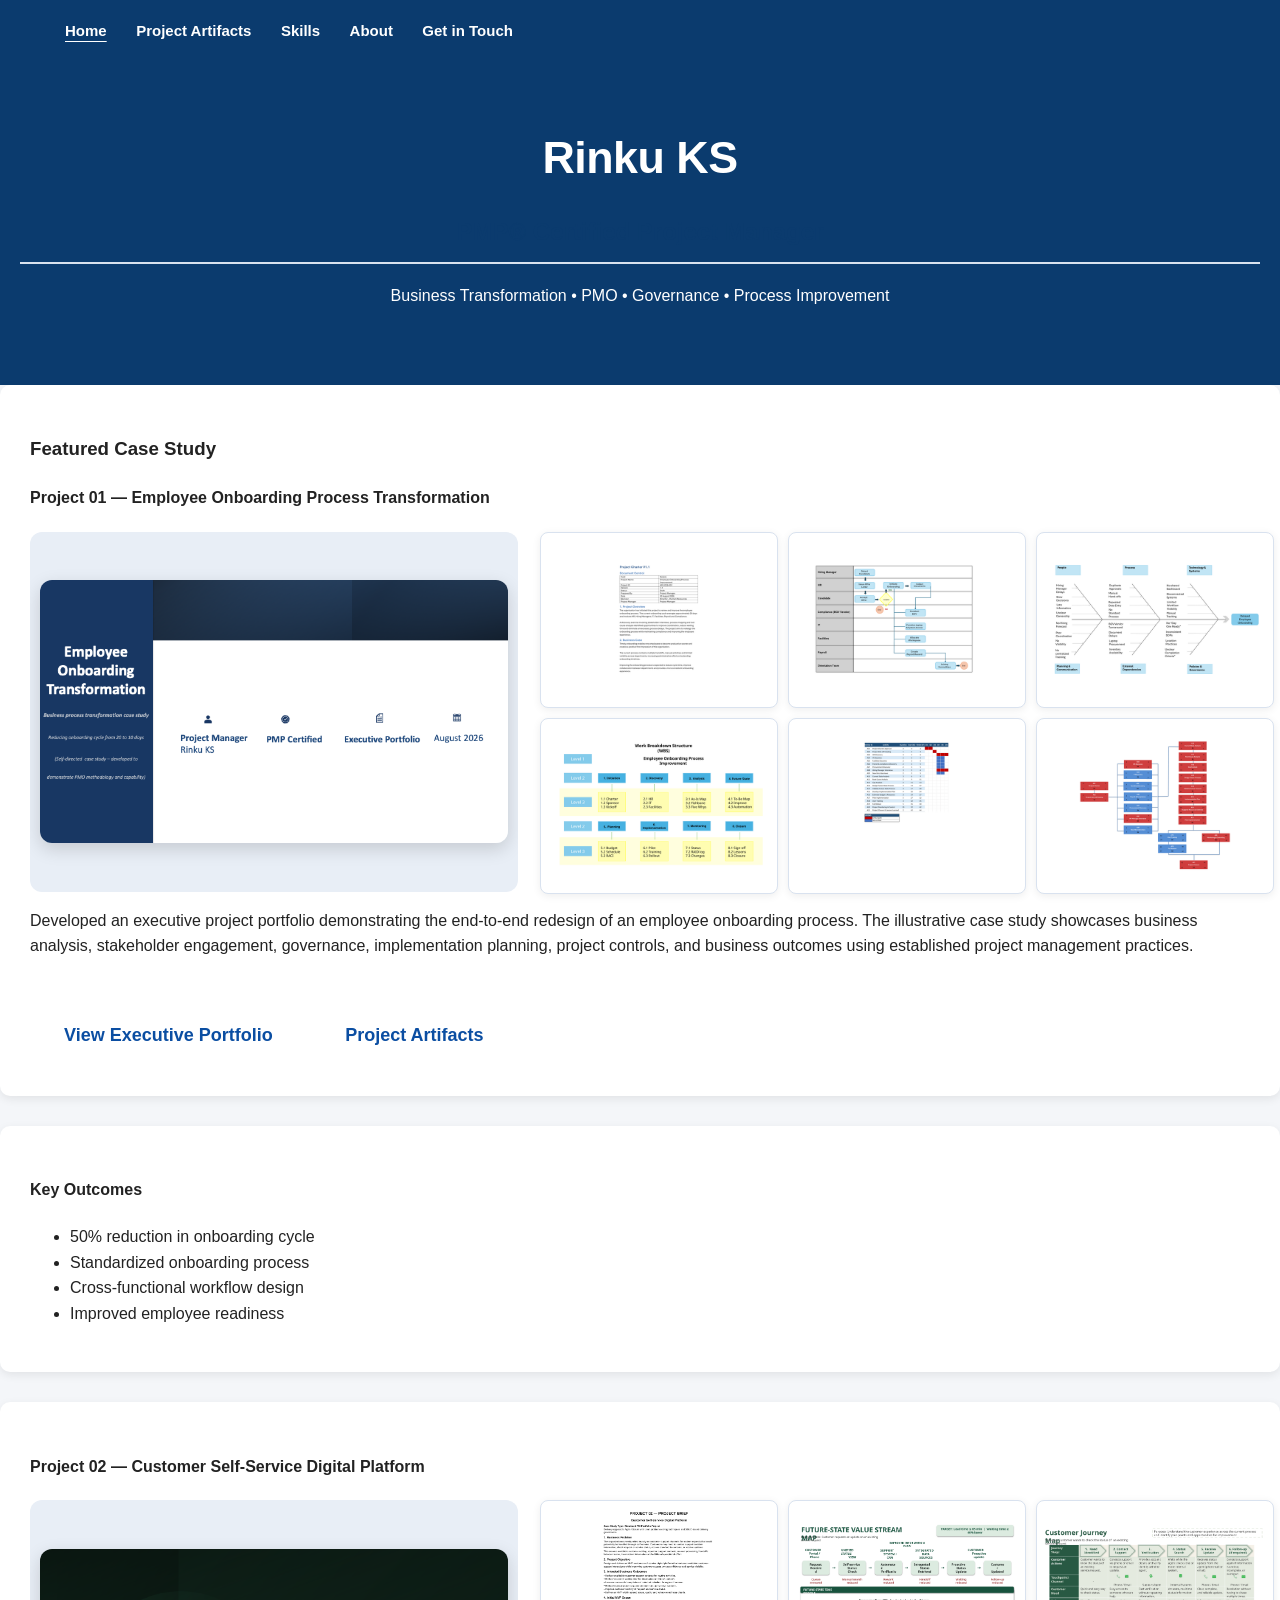
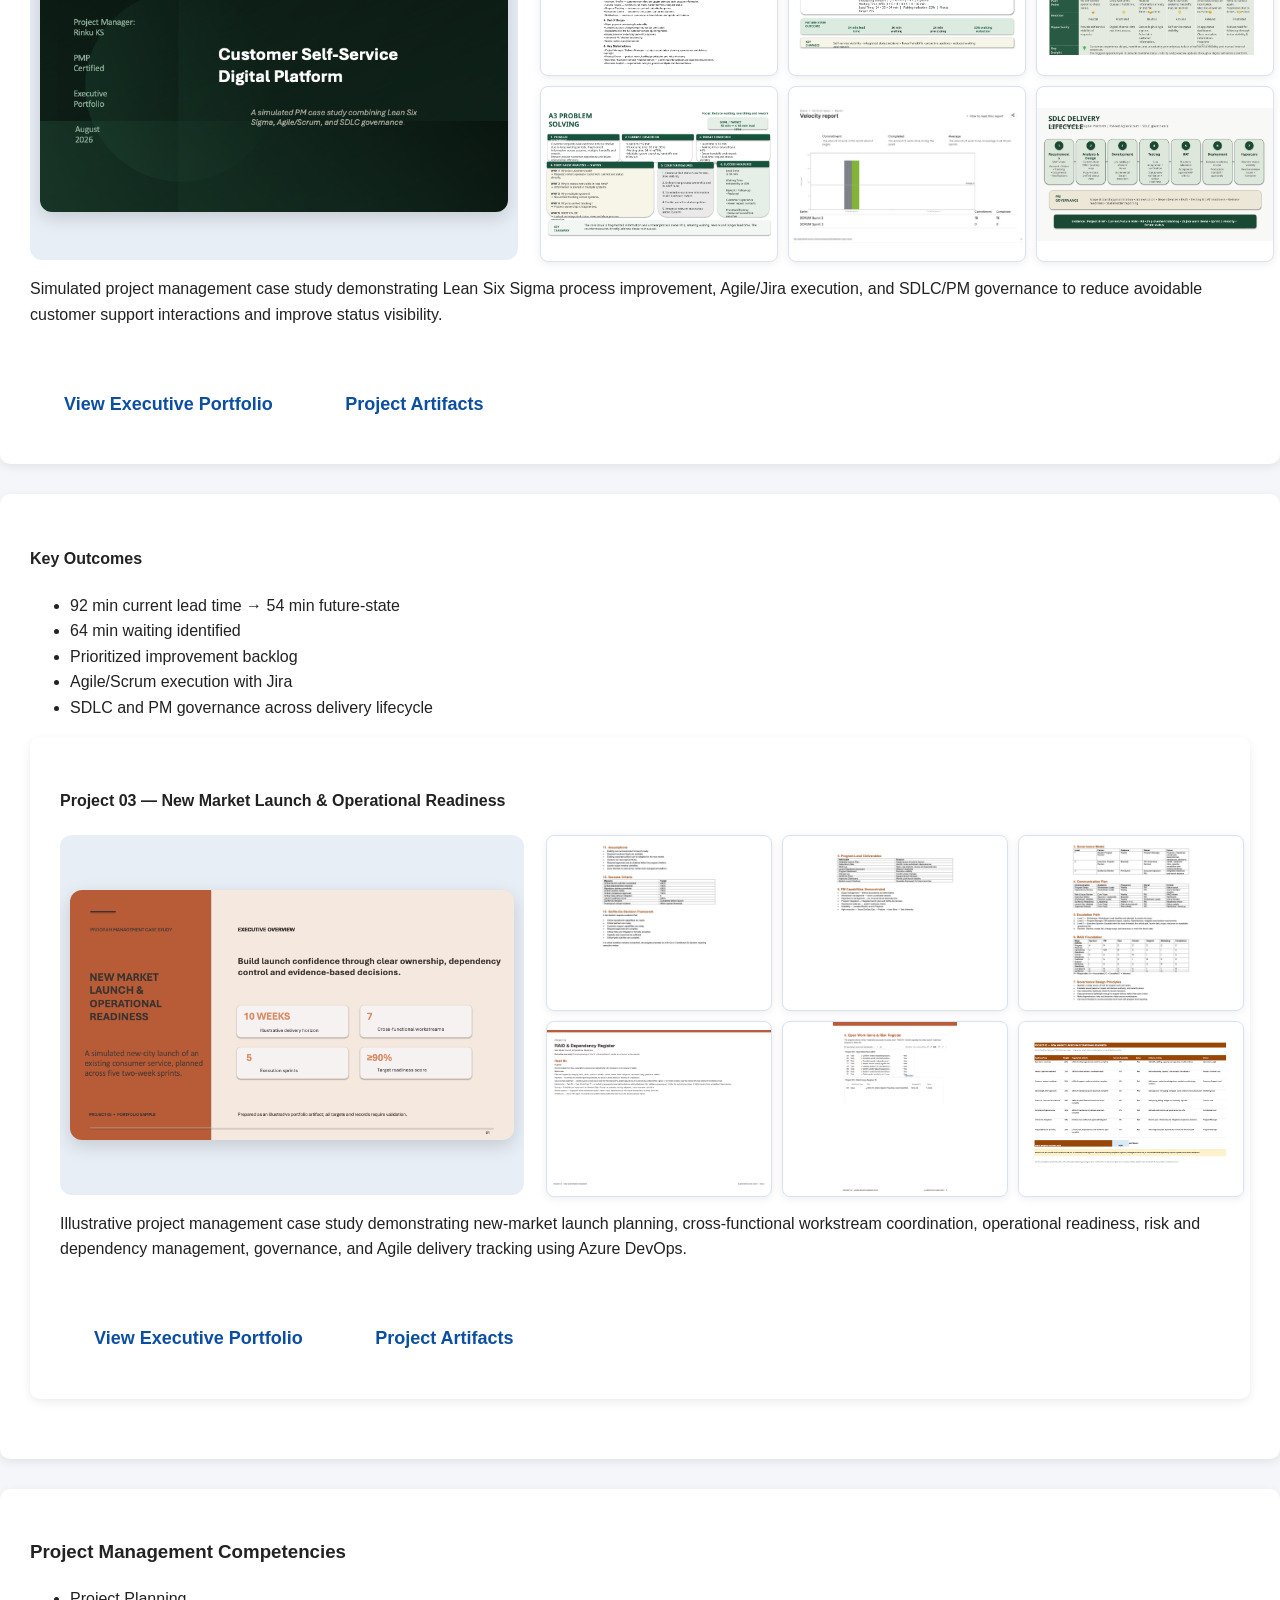
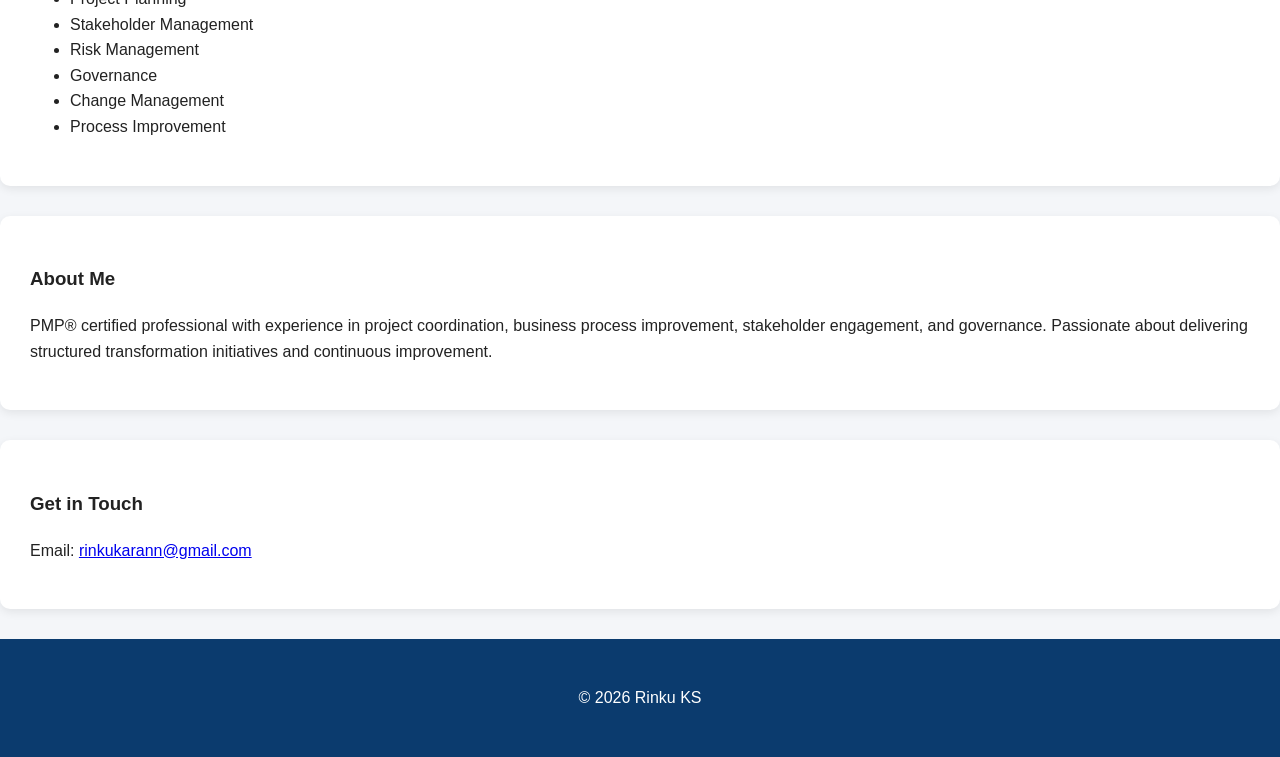
==== commit f22f9eed: "Fix HTML formatting in index.html" ====
--- a/index.html
+++ b/index.html
@@ -192,7 +192,7 @@
 </div>
 </a>
 </p>
-```html
+
 <section id="project03">
 
 <h4>Project 03 — New Market Launch &amp; Operational Readiness</h4>
@@ -251,7 +251,7 @@
 </div>
 
 </section>
-```
+
 </section>
 <section id="skills">
 
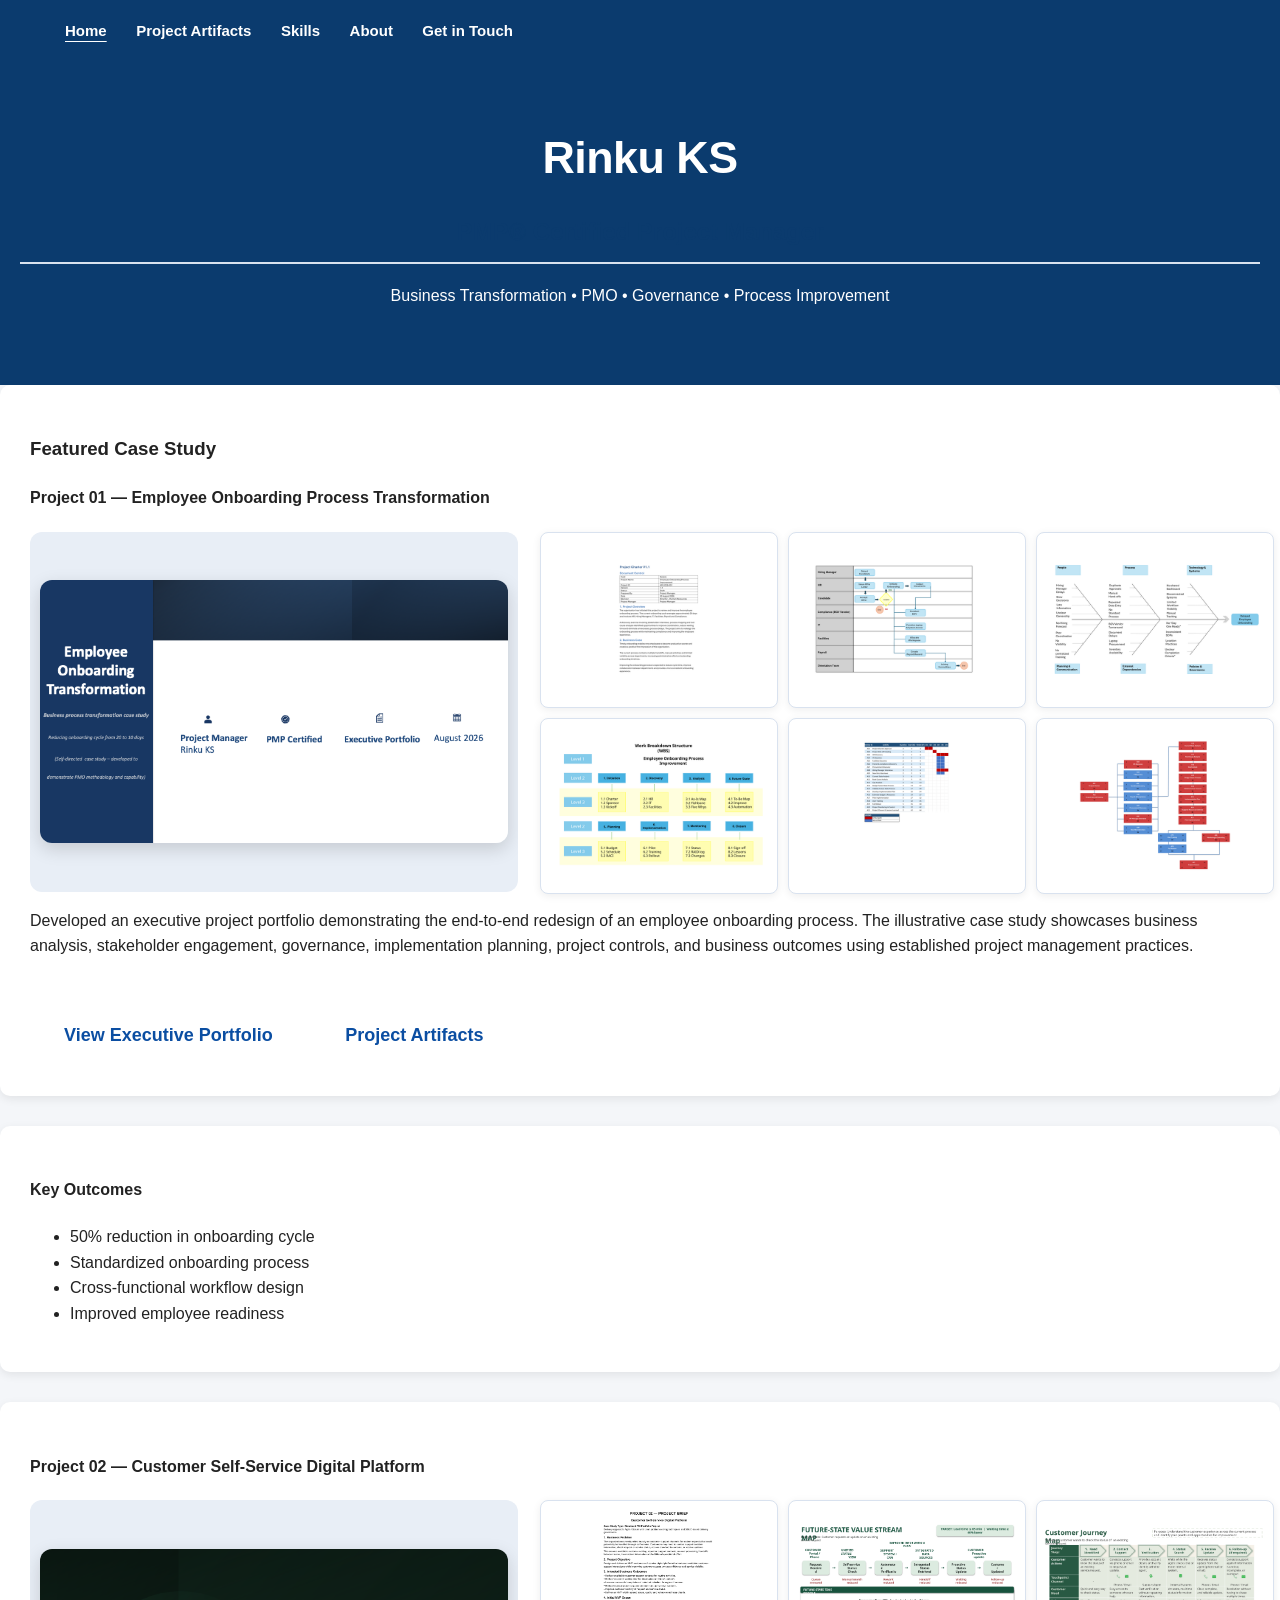
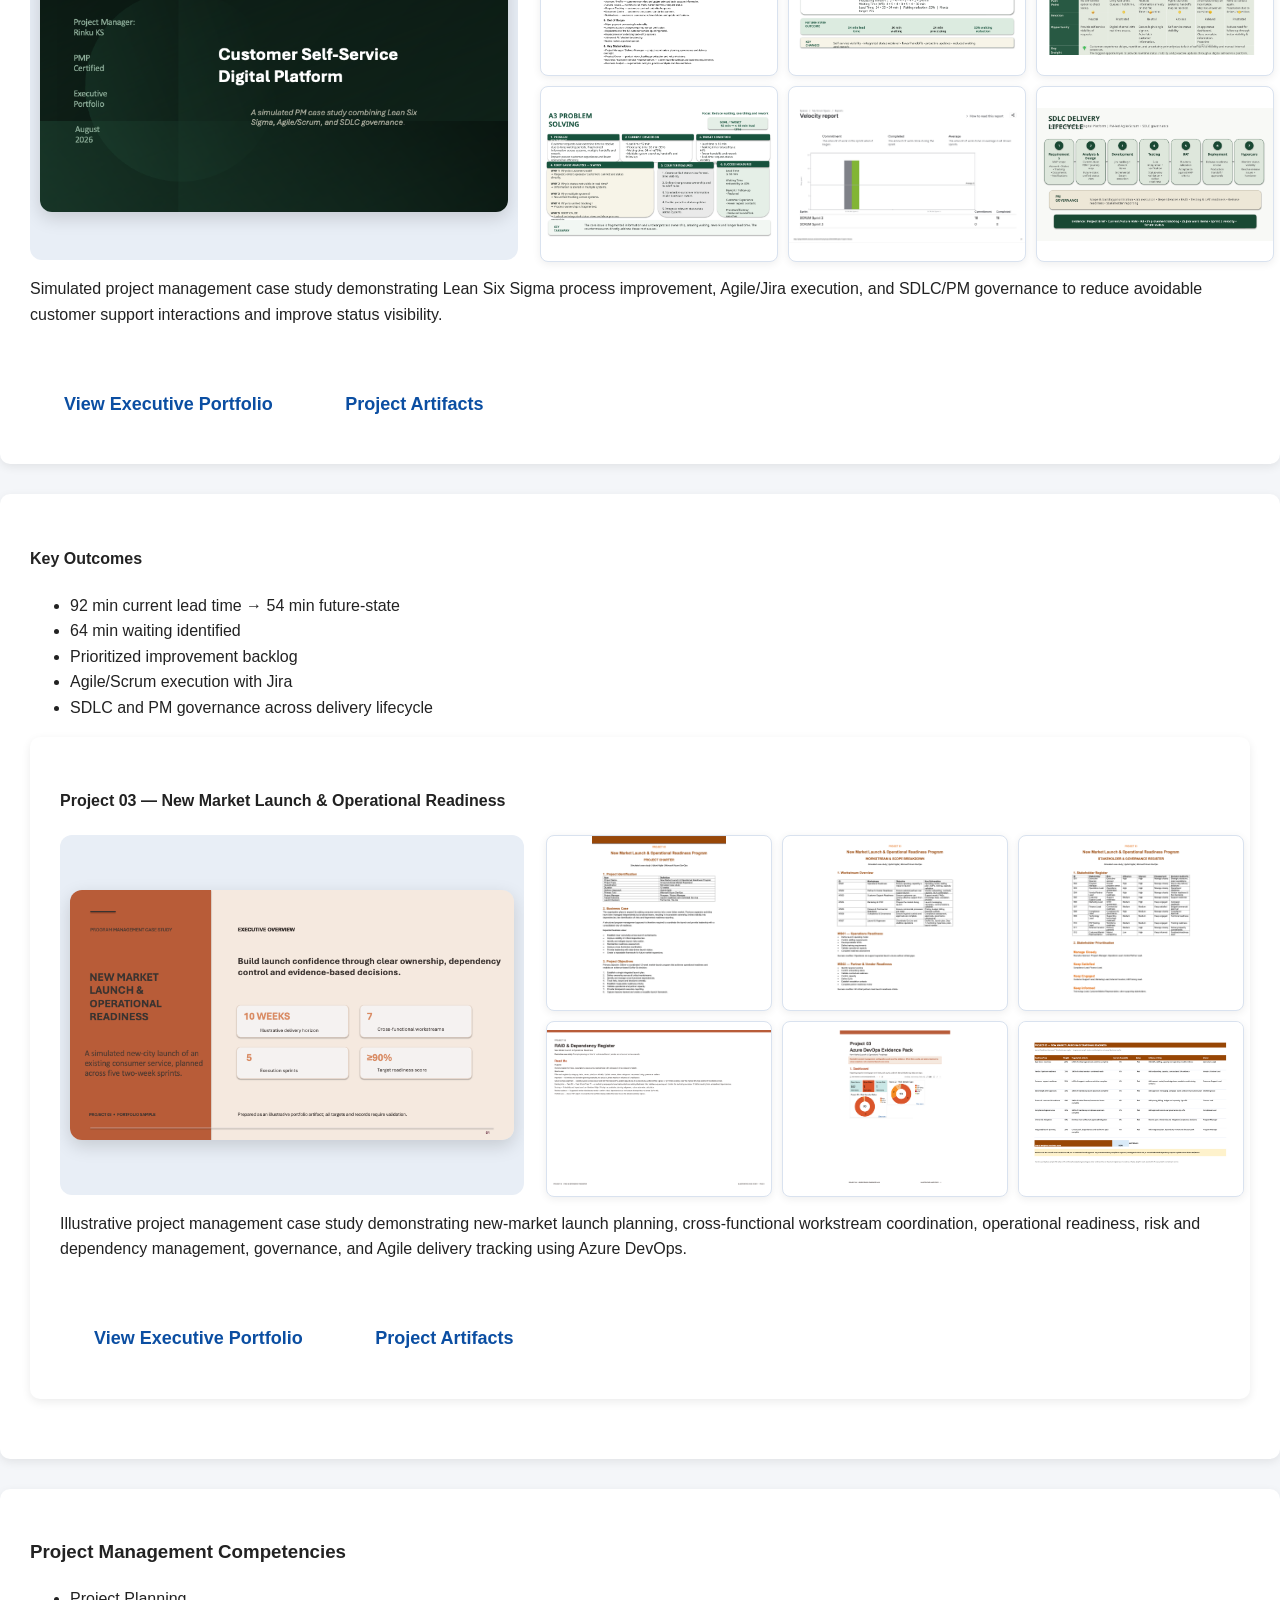
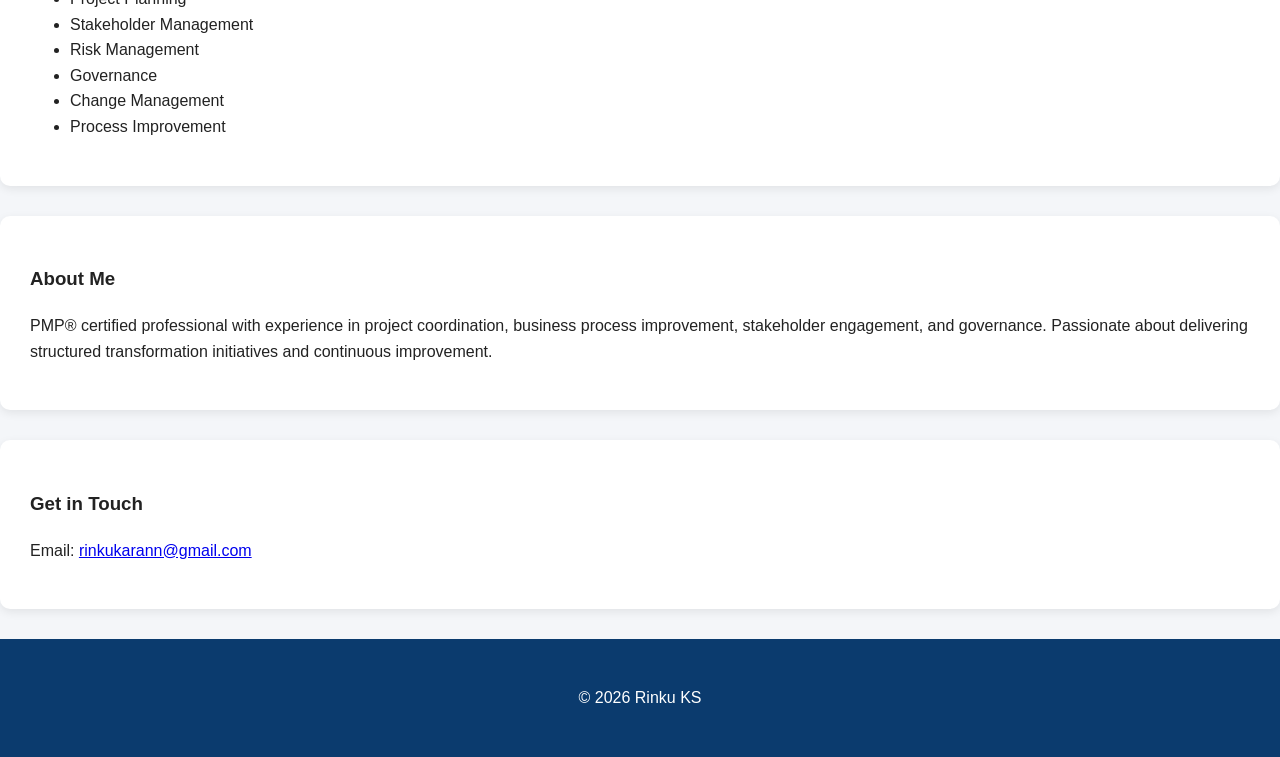
==== commit 4c787d55: "Update index.html" ====
--- a/index.html
+++ b/index.html
@@ -219,7 +219,7 @@
         <img src="artifacts/project03/thumbnails/Project_03_RAID_and_Dependency_Portfolio_thumbnail.png"
              alt="RAID and Dependency Register">
 
-        <img src="artifacts/project03/thumbnails/Project_03_Azure_DevOps_EvidencePack_Portfolio_thumbnail.png"
+        <img src="artifacts/project03/thumbnails/Project_03_Azure_DevOps_EvidencePack_Portfolio_Thumbnail.png"
              alt="Azure DevOps Evidence Pack">
 
         <img src="artifacts/project03/thumbnails/Project_03_Launch_Readiness_Scorecard_thumbnail.png"
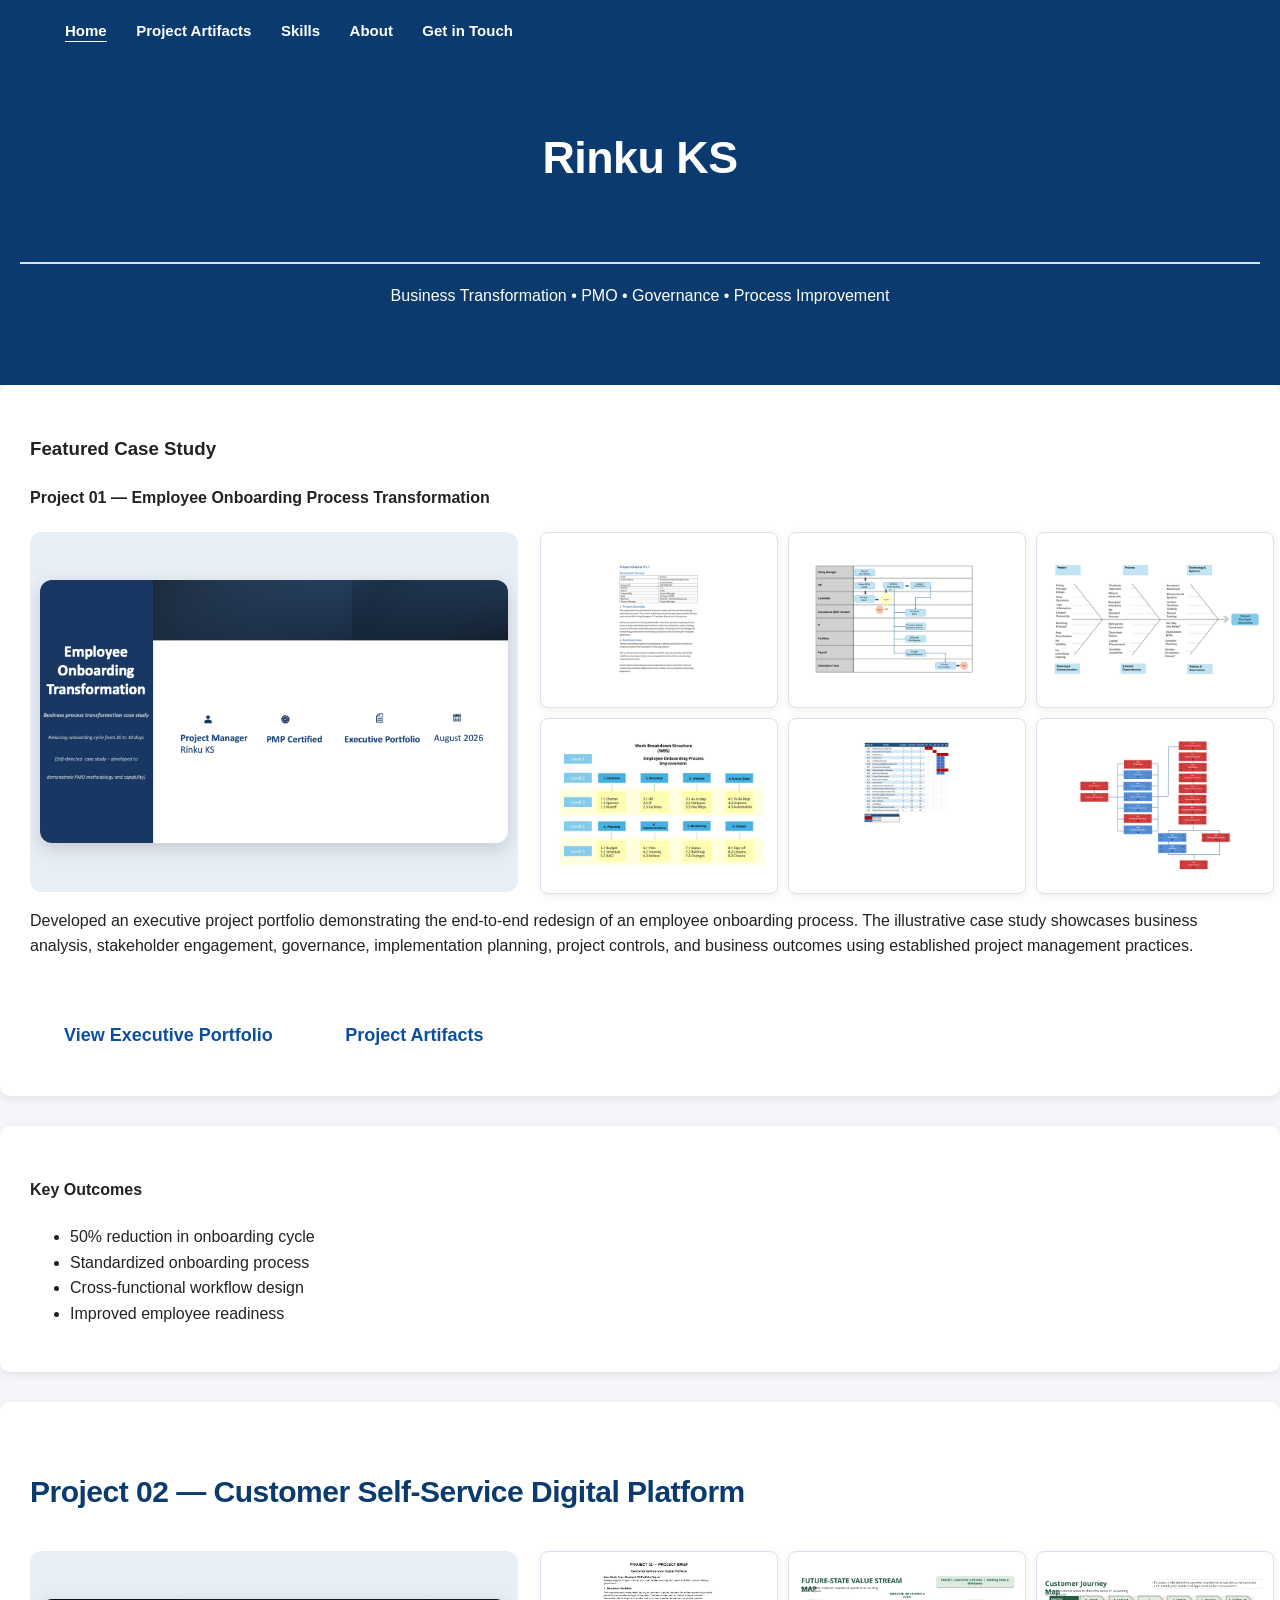
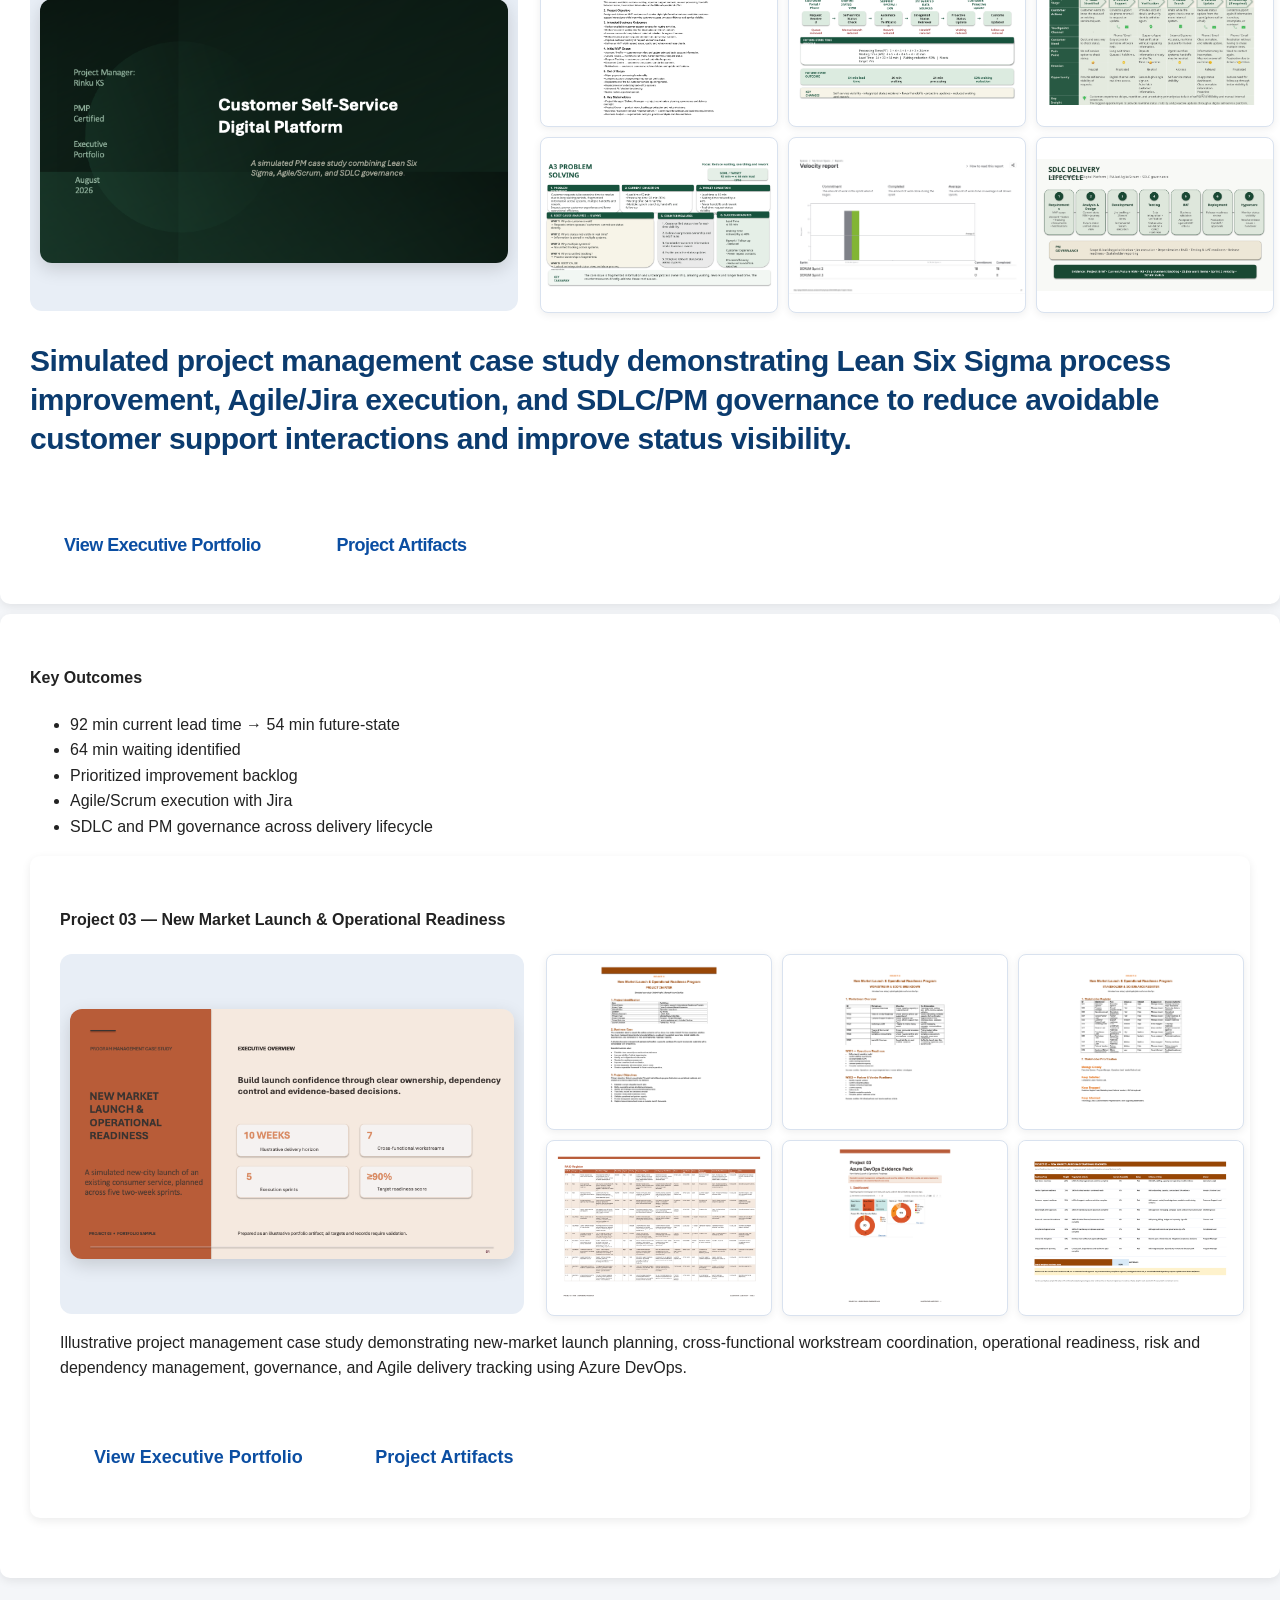
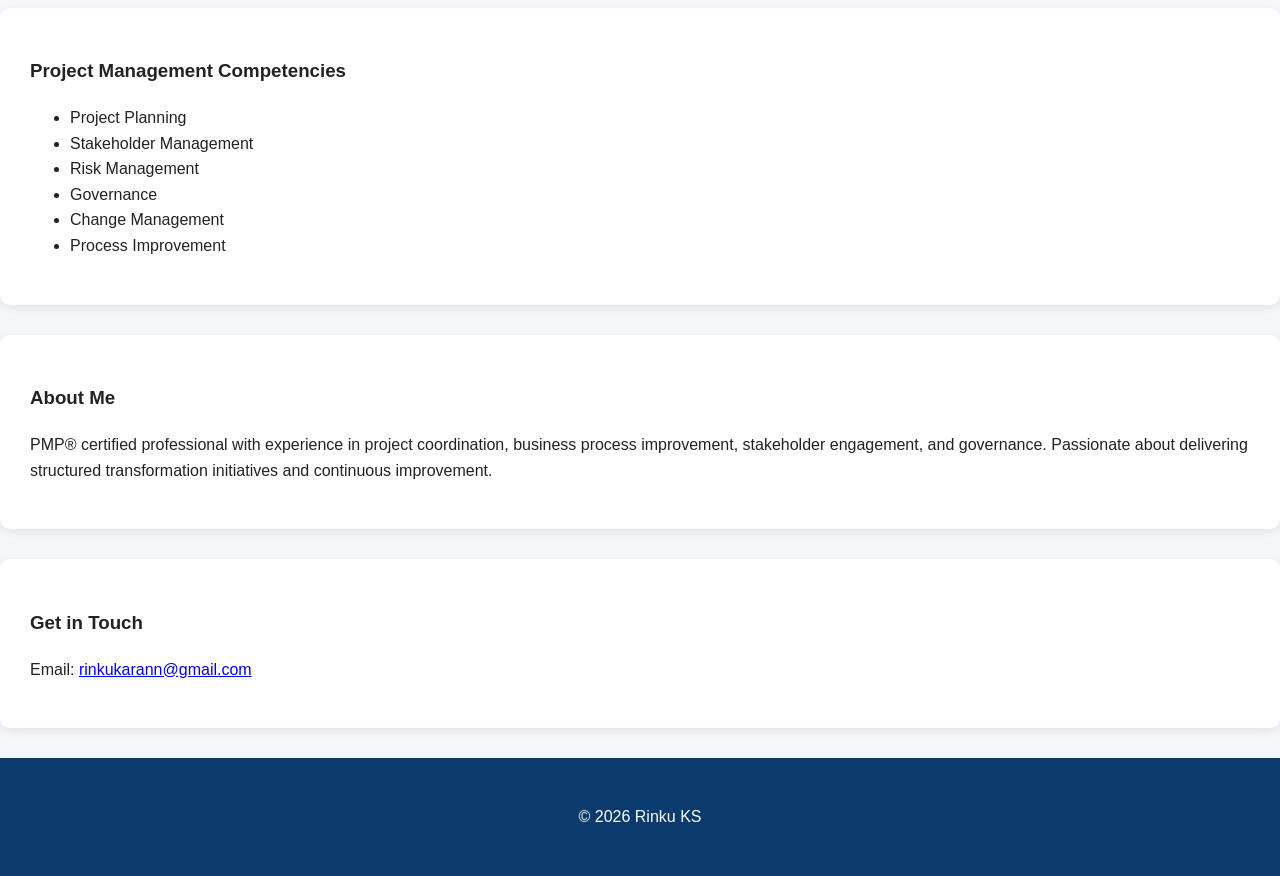
==== commit bad75e21: "Update index.html" ====
--- a/index.html
+++ b/index.html
@@ -238,7 +238,7 @@
 <div class="project-buttons">
 
     <a class="button"
-       href="artifacts/project03/Project_03_Executive_Summary_Sample.pdf"
+       href="artifacts/project03/Project_03_Executive_Summary.pdf"
        target="_blank">
         View Executive Portfolio
     </a>
--- a/style.css
+++ b/style.css
@@ -580,3 +580,251 @@
     max-width: 100%;
     overflow-x: hidden;
 }
+
+/* Project 03 — Match Projects 01 and 02 */
+
+.project03-header {
+    margin-bottom: 24px;
+}
+
+.project03-header h2 {
+    font-size: 26px;
+    line-height: 1.3;
+    margin: 0 0 10px;
+    color: #1e293b;
+}
+
+.project03-header p {
+    font-size: 15px;
+    line-height: 1.6;
+    margin: 0;
+    color: #64748b;
+}
+
+.project03-phases {
+    display: grid;
+    grid-template-columns: repeat(5, minmax(0, 1fr));
+    gap: 18px;
+    width: 100%;
+    margin-top: 24px;
+    align-items: start;
+}
+
+.project03-phases .artifact-phase {
+    min-width: 0;
+    margin: 0;
+    padding: 18px;
+    background: #f8fafc;
+    border: 1px solid #e2e8f0;
+    border-radius: 8px;
+    box-sizing: border-box;
+}
+
+.project03-phases .artifact-phase h2 {
+    font-size: 16px;
+    line-height: 1.3;
+    margin: 0 0 16px;
+    color: #1e293b;
+}
+
+.project03-phases .artifact-card {
+    width: 100%;
+    min-width: 0;
+    box-sizing: border-box;
+    margin-bottom: 16px;
+}
+
+.project03-phases .artifact-card:last-child {
+    margin-bottom: 0;
+}
+
+.project03-phases .artifact-card h3,
+.project03-phases .artifact-card p,
+.project03-phases .artifact-card a {
+    overflow-wrap: anywhere;
+}
+
+@media (max-width: 899px) {
+    .project03-phases {
+        grid-template-columns: repeat(2, minmax(0, 1fr));
+    }
+}
+
+@media (max-width: 600px) {
+    .project03-phases {
+        grid-template-columns: 1fr;
+    }
+}
+
+/* Projects 02 and 03 — Match Project 01 typography exactly */
+
+/* Phase headings */
+.project02-phases .artifact-phase h2,
+.project03-phases .artifact-phase h2 {
+    font-family: inherit !important;
+    font-size: 18px !important;
+    line-height: 1.35 !important;
+    margin: 0 0 16px 0 !important;
+    color: #1e3a8a !important;
+    font-weight: 700 !important;
+}
+
+/* Artifact titles */
+.project02-phases .artifact-card h3,
+.project03-phases .artifact-card h3 {
+    font-family: inherit !important;
+    font-size: 15px !important;
+    line-height: 1.4 !important;
+    margin: 0 0 6px 0 !important;
+    color: #1f2937 !important;
+    font-weight: 600 !important;
+}
+
+/* Artifact descriptions */
+.project02-phases .artifact-card p,
+.project03-phases .artifact-card p {
+    font-family: inherit !important;
+    font-size: 13px !important;
+    line-height: 1.5 !important;
+    margin: 0 0 8px 0 !important;
+    color: #64748b !important;
+}
+
+/* Artifact links */
+.project02-phases .artifact-card a,
+.project03-phases .artifact-card a {
+    font-family: inherit !important;
+    font-size: 13px !important;
+    font-weight: 600 !important;
+    color: #2563eb !important;
+    text-decoration: none;
+}
+
+.project02-phases .artifact-card a:hover,
+.project03-phases .artifact-card a:hover {
+    text-decoration: underline;
+}
+
+/* Match Project 02 and 03 headings to Project 01 */
+
+/* Project headings */
+.project02-header h2,
+.project03-header h2,
+.project02-header h2#project02 {
+    font-family: inherit !important;
+    font-size: 26px !important;
+    line-height: 1.3 !important;
+    font-weight: 700 !important;
+    color: #1e293b !important;
+    margin: 0 0 10px 0 !important;
+}
+
+/* Phase headings */
+.project02-phases .artifact-phase h2,
+.project03-phases .artifact-phase h2 {
+    font-family: inherit !important;
+    font-size: 18px !important;
+    line-height: 1.35 !important;
+    font-weight: 700 !important;
+    color: #1e3a8a !important;
+    margin: 0 0 16px 0 !important;
+}
+```css
+/* Force Project 02 and Project 03 titles to match Project 01 */
+
+#project02,
+.project02-header h2,
+.project03-header h2,
+#project03 h2 {
+    font-family: inherit !important;
+    font-size: 26px !important;
+    line-height: 1.3 !important;
+    font-weight: 700 !important;
+    color: #1e293b !important;
+    margin-top: 0 !important;
+    margin-bottom: 10px !important;
+}
+
+
+/* Project 02 and 03 — match Project 01 title appearance */
+
+.project02-header h2,
+.project02-header h2#project02,
+#project02,
+.project03-header h2,
+#project03 h2 {
+    font-family: 'Inter', Arial, Helvetica, sans-serif !important;
+    font-size: 30px !important;
+    line-height: 1.3 !important;
+    font-weight: 700 !important;
+    color: #0b3b6e !important;
+    letter-spacing: -0.5px !important;
+    margin: 0 0 10px 0 !important;
+}
+
+}
+
+/* Use the existing global h2 styling for Project 02 and 03 titles */
+
+.project02-header h2,
+.project03-header h2 {
+    font-family: inherit !important;
+    font-size: 2rem !important;
+    font-weight: 700 !important;
+    line-height: 1.3 !important;
+    color: #0b3b6e !important;
+    border-bottom: 2px solid #d9e2ef !important;
+    padding-bottom: 10px !important;
+    letter-spacing: normal !important;
+}
+
+/* Standardize all three project titles */
+
+.project01-header h2,
+.project02-header h2,
+.project03-header h2 {
+    font-family: inherit !important;
+    font-size: 2rem !important;
+    line-height: 1.3 !important;
+    font-weight: 700 !important;
+    color: #0b3b6e !important;
+    letter-spacing: normal !important;
+    border-bottom: 2px solid #d9e2ef !important;
+    padding-bottom: 10px !important;
+    margin: 0 0 10px 0 !important;
+}
+
+
+
+}
+
+
+/* Match Project 01 heading and subtitle to Projects 02 and 03 */
+.project01-intro h2 {
+    font-family:  inherit !important;
+    font-size: 26px !important;
+    line-height: 1.3 !important;
+    font-weight: 700 !important;
+    color: #0b3b6e !important;
+    letter-spacing: -0.5px  !important;
+    margin: 0 0 10px 0 !important;
+    border-bottom: none !important;
+    padding-bottom: 0 !important;
+}
+
+.project01-intro p {
+    font-size: 15px !important;
+    line-height: 1.6 !important;
+    font-weight: 400 !important;
+    color: #64748b !important;
+    margin: 0 0 10px 0 !important;
+}
+
+
+.project01-intro h2 {
+    font-size: 26px !important;
+    line-height: 1.3 !important;
+    font-weight: 700 !important;
+    color: #0b3b6e !important;
+    letter-spacing: -0.5px !important;
+}
